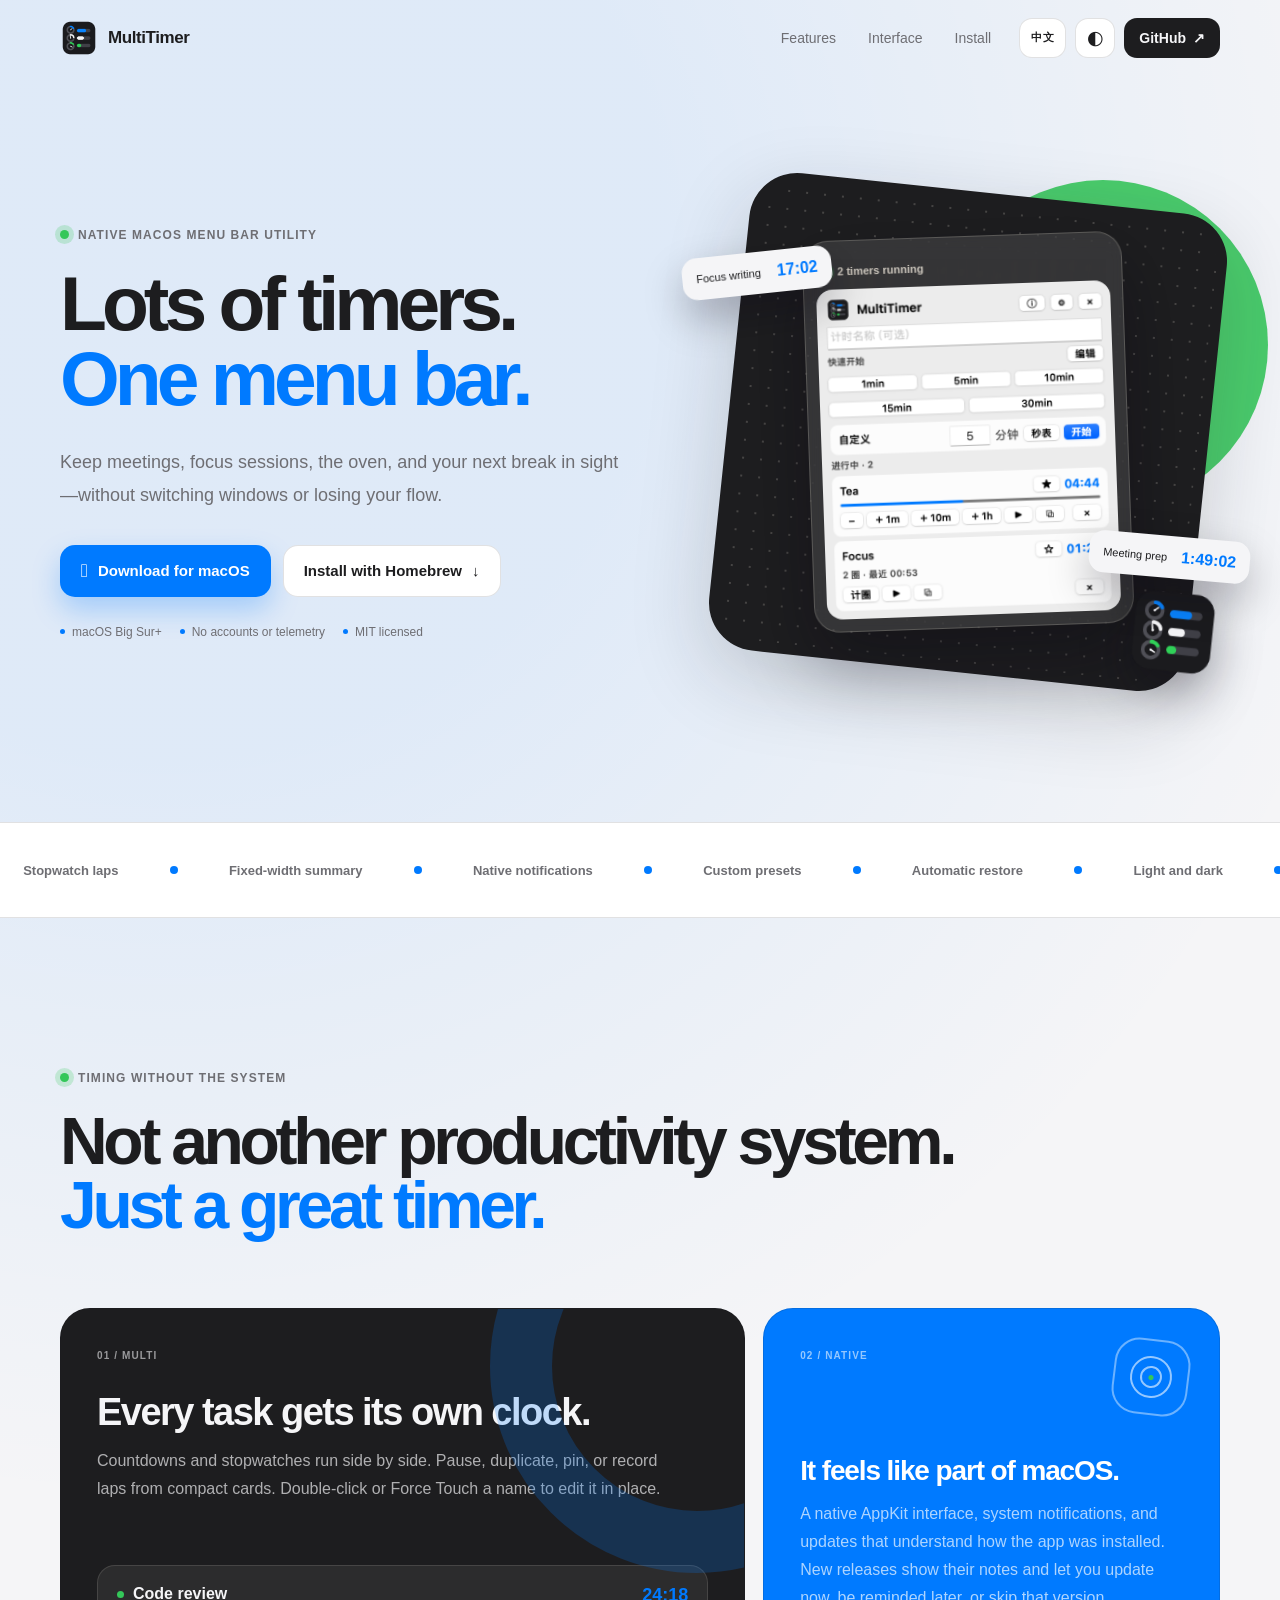
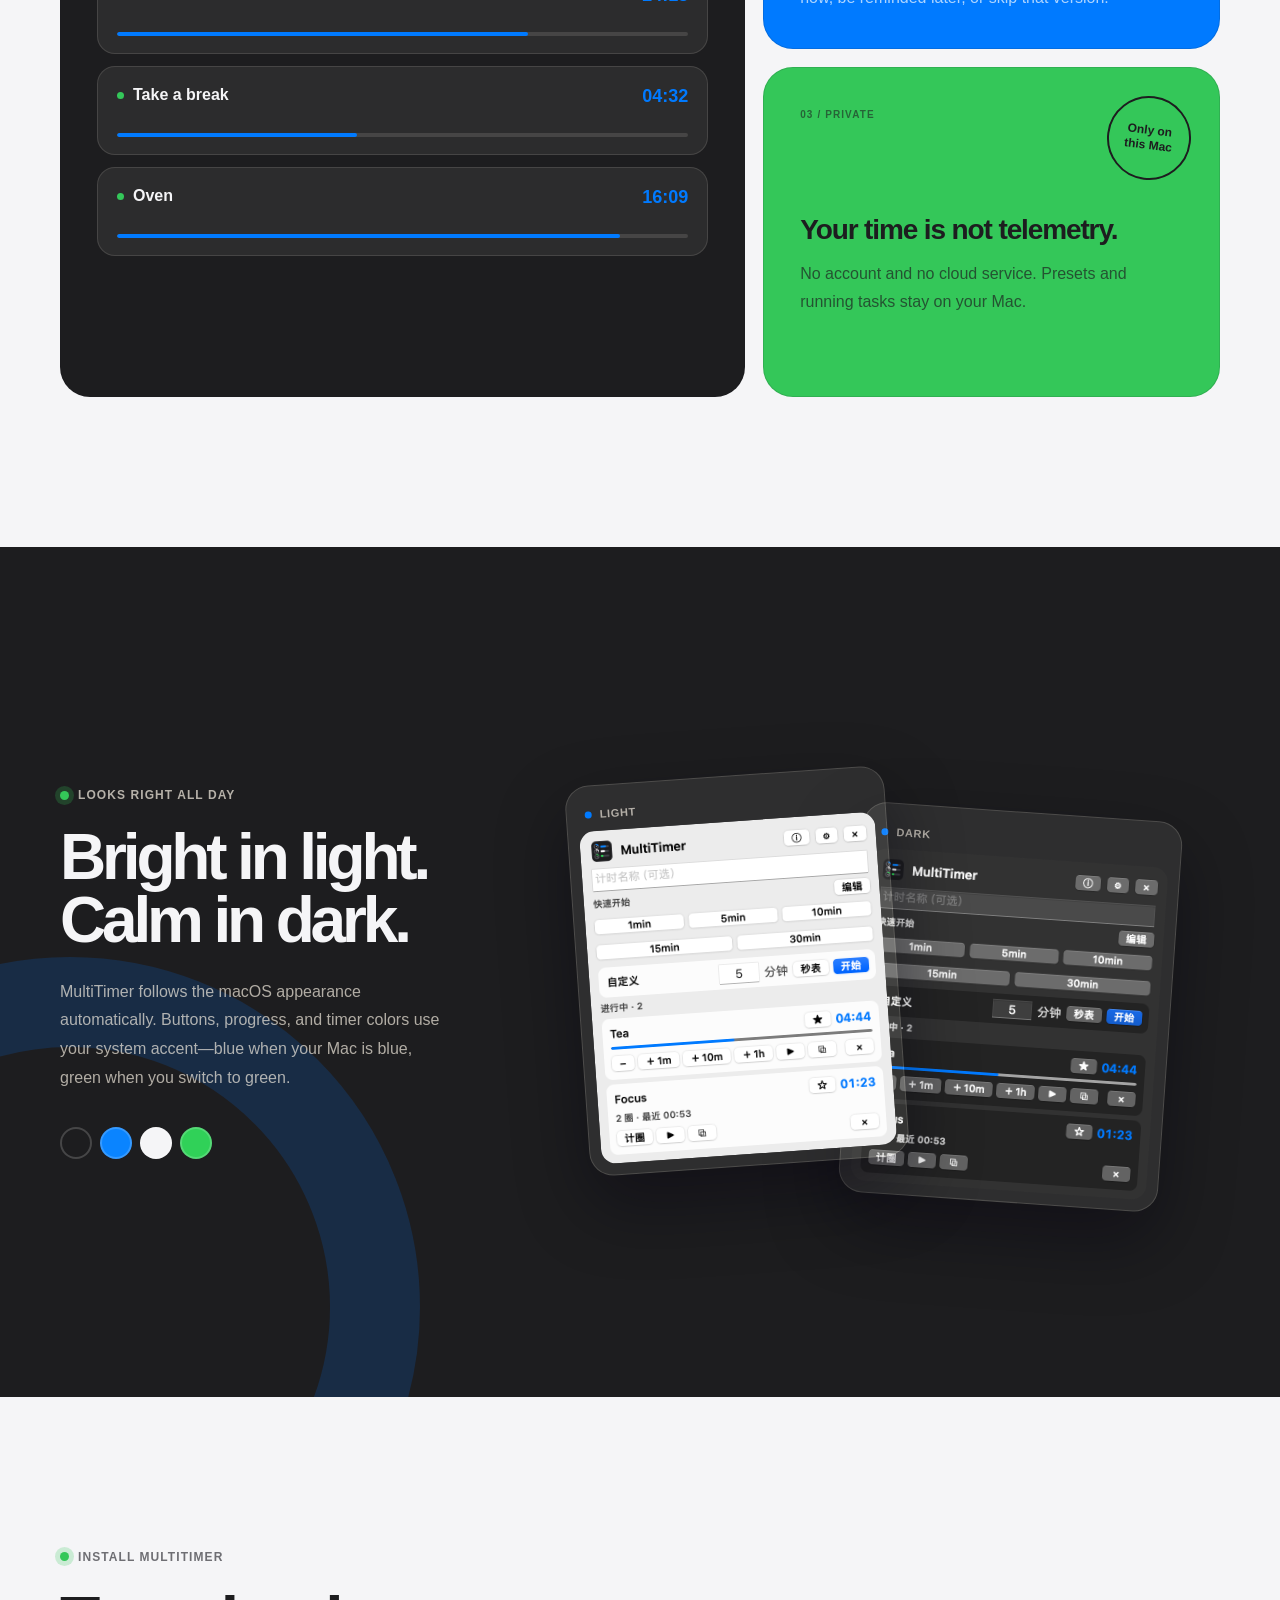
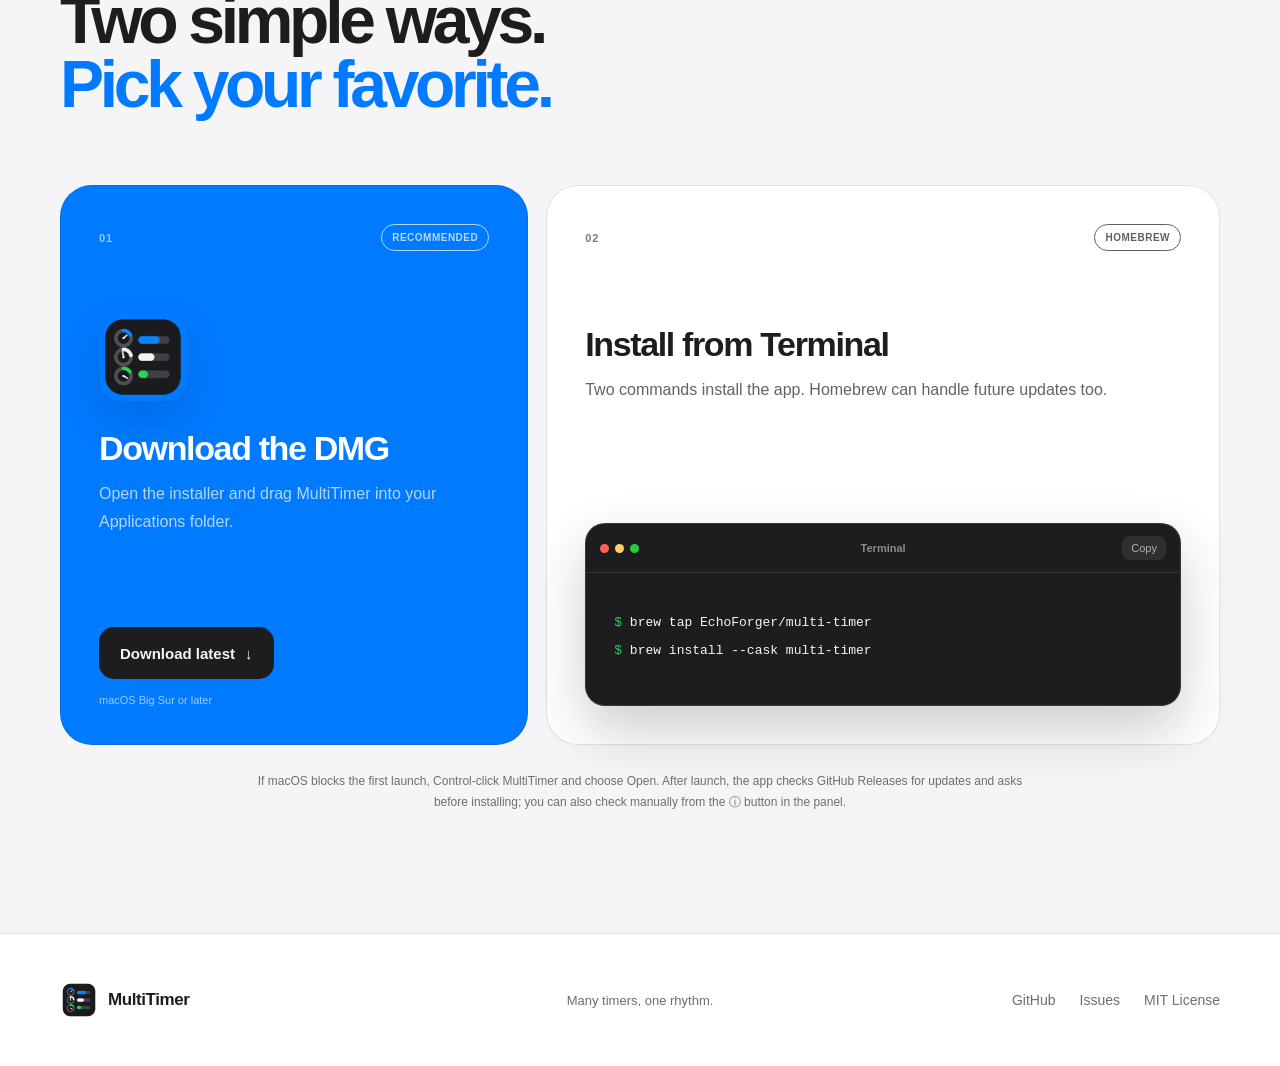
==== index.html @ 247ce93d "feat: add multilingual website" ====
<!doctype html>
<html lang="zh-CN">
  <head>
    <meta charset="UTF-8">
    <meta name="viewport" content="width=device-width, initial-scale=1">
    <meta name="theme-color" content="#f5f5f7">
    <meta name="description" content="MultiTimer 是一款轻巧、原生的 macOS 菜单栏多任务倒计时器。">
    <meta property="og:type" content="website">
    <meta property="og:title" content="MultiTimer — 多个倒计时，一个节奏">
    <meta property="og:description" content="同时管理工作、休息和生活节奏。原生、本地、开源。">
    <meta property="og:url" content="https://echoforger.github.io/multi-timer/">
    <meta property="og:image" content="https://echoforger.github.io/multi-timer/og.png">
    <meta property="og:image:width" content="1200">
    <meta property="og:image:height" content="630">
    <meta name="twitter:card" content="summary_large_image">
    <link rel="canonical" href="https://echoforger.github.io/multi-timer/">
    <link rel="alternate" hreflang="zh-Hans" href="https://echoforger.github.io/multi-timer/">
    <link rel="alternate" hreflang="en" href="https://echoforger.github.io/multi-timer/en/">
    <link rel="alternate" hreflang="x-default" href="https://echoforger.github.io/multi-timer/">
    <link rel="icon" href="assets/app-icon.png">
    <title>MultiTimer — macOS 菜单栏多任务倒计时</title>
    <script>
      (() => {
        try {
          const savedLanguage = localStorage.getItem("multitimer-language");
          const browserLanguage = (navigator.languages?.[0] || navigator.language || "").toLowerCase();
          if (savedLanguage === "en" || (!savedLanguage && !browserLanguage.startsWith("zh"))) {
            window.location.replace(`en/${window.location.hash}`);
            return;
          }
        } catch {}
        const systemDark = window.matchMedia("(prefers-color-scheme: dark)").matches;
        document.documentElement.dataset.theme = systemDark ? "dark" : "light";
      })();
    </script>
    <link rel="stylesheet" href="styles.css">
    <script src="script.js" defer></script>
  </head>
  <body>
    <a class="skip-link" href="#main">跳到主要内容</a>

    <header class="site-header">
      <nav class="nav shell" aria-label="主导航">
        <a class="brand" href="#top" aria-label="MultiTimer 首页">
          <img src="assets/app-icon.png" alt="" width="38" height="38">
          <span>MultiTimer</span>
        </a>

        <div class="nav-links">
          <a href="#why">特性</a>
          <a href="#interface">界面</a>
          <a href="#install">安装</a>
        </div>

        <div class="nav-actions">
          <a class="language-toggle" href="en/" lang="en" hreflang="en" data-language="en" aria-label="View this website in English" title="English">
            EN
          </a>
          <button class="theme-toggle" type="button" aria-label="切换深浅主题" title="切换深浅主题" data-light-label="切换到浅色主题" data-dark-label="切换到深色主题">
            <span class="theme-icon" aria-hidden="true">◐</span>
          </button>
          <a class="github-link" href="https://github.com/EchoForger/multi-timer" target="_blank" rel="noreferrer">
            GitHub <span aria-hidden="true">↗</span>
          </a>
        </div>
      </nav>
    </header>

    <main id="main">
      <section class="hero shell" id="top">
        <div class="hero-copy reveal">
          <p class="eyebrow"><span></span> 原生 macOS 菜单栏工具</p>
          <h1>倒计时很多，<br><em>菜单栏一个就够。</em></h1>
          <p class="hero-lede">同时看住会议、番茄钟、烤箱和休息。无需切换窗口，不打断当前任务。</p>
          <div class="hero-actions">
            <a class="button button-primary" href="https://github.com/EchoForger/multi-timer/releases/latest" target="_blank" rel="noreferrer">
              <span class="apple-mark" aria-hidden="true"></span> 下载 macOS 版
            </a>
            <a class="button button-secondary" href="#brew">Homebrew 安装 <span aria-hidden="true">↓</span></a>
          </div>
          <div class="hero-meta" aria-label="项目特点">
            <span><i></i> macOS Big Sur+</span>
            <span><i></i> 无账户与遥测</span>
            <span><i></i> MIT 开源</span>
          </div>
        </div>

        <div class="hero-art reveal" aria-label="MultiTimer 软件界面预览">
          <div class="art-grid" aria-hidden="true"></div>
          <div class="time-chip chip-one" aria-hidden="true"><span>专注写作</span><b>17:02</b></div>
          <div class="time-chip chip-two" aria-hidden="true"><span>会议准备</span><b>1:49:02</b></div>
          <div class="app-shot-frame">
            <div class="shot-label"><i></i> 2 个任务进行中</div>
            <img
              class="product-shot"
              src="light.png"
              data-light-src="light.png"
              data-dark-src="dark.png"
              alt="MultiTimer 同时运行两个倒计时的界面"
              width="316"
              height="355"
            >
          </div>
          <img class="floating-app-icon" src="assets/app-icon.png" alt="" width="92" height="92" aria-hidden="true">
        </div>
      </section>

      <section class="ticker" aria-label="核心能力">
        <div class="ticker-track">
          <span>多路并行 <i></i></span>
          <span>秒表计圈 <i></i></span>
          <span>等宽菜单栏摘要 <i></i></span>
          <span>原生通知 <i></i></span>
          <span>自定义预设 <i></i></span>
          <span>自动恢复 <i></i></span>
          <span>深浅模式 <i></i></span>
          <span>完全本地 <i></i></span>
        </div>
      </section>

      <section class="section shell">
        <div class="section-intro reveal" id="why">
          <p class="eyebrow"><span></span> 专心把计时做好</p>
          <h2>不是又一个时间管理系统。<br><em>就是一个好用的计时器。</em></h2>
        </div>

        <div class="feature-grid">
          <article class="feature feature-main reveal">
            <span class="feature-index">01 / MULTI</span>
            <h3>每件事，都有自己的时钟。</h3>
            <p>倒计时与秒表可以同时运行。暂停、复制、置顶或计圈都在紧凑卡片中完成，双击或 Force Touch 即可行内改名。</p>
            <div class="mini-timers" aria-hidden="true">
              <div><span><i></i>代码审查</span><b>24:18</b><em style="--p:72%"></em></div>
              <div><span><i></i>休息一下</span><b>04:32</b><em style="--p:42%"></em></div>
              <div><span><i></i>烤箱</span><b>16:09</b><em style="--p:88%"></em></div>
            </div>
          </article>

          <article class="feature feature-native reveal">
            <span class="feature-index">02 / NATIVE</span>
            <div class="native-symbol" aria-hidden="true"><span>●</span></div>
            <h3>它就像 macOS 的一部分。</h3>
            <p>原生 AppKit 界面、系统通知和安装来源感知更新。启动时通过 GitHub Release 检查并显示新版特性，由你选择立即更新、稍后提醒或跳过版本。</p>
          </article>

          <article class="feature feature-private reveal">
            <span class="feature-index">03 / PRIVATE</span>
            <div class="private-badge" aria-hidden="true">只在<br>这台 Mac</div>
            <h3>你的时间，不是遥测数据。</h3>
            <p>不需要账户，不连接云服务。预设和进行中的任务只保存在本机。</p>
          </article>
        </div>
      </section>

      <section class="interface-section">
        <div class="shell interface-grid">
          <div class="interface-copy reveal" id="interface">
            <p class="eyebrow light"><span></span> 一天都好看</p>
            <h2>浅色清醒，<br>深色安静。</h2>
            <p>MultiTimer 自动跟随 macOS 的深浅外观；按钮、进度和计时颜色使用系统强调色。系统是蓝色，它就是蓝色；换成绿色，它也会一起变化。</p>
            <div class="palette" aria-label="系统配色">
              <i title="深色外观"></i><i title="系统蓝"></i><i title="浅色外观"></i><i title="系统绿"></i>
            </div>
          </div>
          <div class="dual-shots reveal" aria-label="MultiTimer 浅色和深色界面">
            <figure class="shot-card shot-light">
              <figcaption><span></span> Light</figcaption>
              <img src="light.png" alt="MultiTimer 浅色紧凑界面" width="316" height="355">
            </figure>
            <figure class="shot-card shot-dark">
              <figcaption><span></span> Dark</figcaption>
              <img src="dark.png" alt="MultiTimer 深色紧凑界面" width="316" height="355">
            </figure>
          </div>
        </div>
      </section>

      <section class="install-section shell">
        <div class="install-heading reveal" id="install">
          <p class="eyebrow"><span></span> 安装 MultiTimer</p>
          <h2>两种安装方式。<br><em>选你顺手的。</em></h2>
        </div>

        <div class="install-grid">
          <article class="install-option download-option reveal">
            <div class="option-top">
              <span class="option-number">01</span>
              <span class="option-pill">推荐</span>
            </div>
            <img src="assets/app-icon.png" alt="MultiTimer 图标" width="88" height="88">
            <h3>下载 DMG</h3>
            <p>打开安装包，将 MultiTimer 拖入“应用程序”文件夹。</p>
            <a class="button button-dark" href="https://github.com/EchoForger/multi-timer/releases/latest" target="_blank" rel="noreferrer">
              下载最新版 <span aria-hidden="true">↓</span>
            </a>
            <small>macOS Big Sur 或更高版本</small>
          </article>

          <article class="install-option brew-option reveal" id="brew">
            <div class="option-top">
              <span class="option-number">02</span>
              <span class="option-pill">Homebrew</span>
            </div>
            <h3>用终端安装</h3>
            <p>两行命令完成安装，以后也可以通过 Homebrew 直接更新。</p>
            <div class="terminal" aria-label="Homebrew 安装命令">
              <div class="terminal-bar">
                <span><i></i><i></i><i></i></span>
                <b>Terminal</b>
                <button class="copy-button" type="button" data-copy="brew tap EchoForger/multi-timer&#10;brew install --cask multi-timer" data-copy-label="复制" data-copy-success="已复制" data-copy-error="复制失败" aria-label="复制 Homebrew 安装命令">复制</button>
              </div>
              <pre><code><span>$</span> brew tap EchoForger/multi-timer
<span>$</span> brew install --cask multi-timer</code></pre>
            </div>
          </article>
        </div>

        <p class="first-open reveal">首次打开若被 macOS 拦截，请右键 MultiTimer 并选择“打开”。应用启动后会通过 GitHub Release 检查更新，发现新版时由你确认是否安装；也可通过面板右上角的 ⓘ 手动检查。</p>
      </section>
    </main>

    <footer class="site-footer">
      <div class="shell footer-inner">
        <a class="brand" href="#top" aria-label="返回顶部">
          <img src="assets/app-icon.png" alt="" width="38" height="38">
          <span>MultiTimer</span>
        </a>
        <p>多个倒计时，一个节奏。</p>
        <div class="footer-links">
          <a href="https://github.com/EchoForger/multi-timer" target="_blank" rel="noreferrer">GitHub</a>
          <a href="https://github.com/EchoForger/multi-timer/issues" target="_blank" rel="noreferrer">Issues</a>
          <a href="https://github.com/EchoForger/multi-timer/blob/master/LICENSE" target="_blank" rel="noreferrer">MIT License</a>
        </div>
      </div>
    </footer>
  </body>
</html>
---- styles.css ----
:root {
  color-scheme: light;
  --bg: #f5f5f7;
  --bg-strong: #e8e8ed;
  --surface: #ffffff;
  --surface-soft: #eeeef2;
  --ink: #1d1d1f;
  --ink-soft: #3a3a3c;
  --muted: #6e6e73;
  --line: rgba(29, 29, 31, 0.13);
  --accent: #007aff;
  --accent-deep: #0066d6;
  --accent-soft: #dbeafe;
  --success: #34c759;
  --cream: #f5f5f7;
  --shadow: 0 26px 80px rgba(29, 29, 31, 0.18);
  --shell: min(1160px, calc(100% - 40px));
  --header-height: 76px;
}

:root[data-theme="dark"] {
  color-scheme: dark;
  --bg: #1c1c1e;
  --bg-strong: #111112;
  --surface: #2c2c2e;
  --surface-soft: #3a3a3c;
  --ink: #f5f5f7;
  --ink-soft: #e5e5ea;
  --muted: #aeaeb2;
  --line: rgba(245, 245, 247, 0.13);
  --accent: #0a84ff;
  --accent-deep: #409cff;
  --accent-soft: #153552;
  --success: #30d158;
  --cream: #f5f5f7;
  --shadow: 0 30px 90px rgba(0, 0, 0, 0.4);
}

* {
  box-sizing: border-box;
}

html {
  scroll-behavior: smooth;
  scroll-padding-top: var(--header-height);
  overflow-x: hidden;
}

body {
  margin: 0;
  min-width: 320px;
  overflow-x: hidden;
  background:
    radial-gradient(circle at 13% 6%, color-mix(in srgb, var(--accent) 9%, transparent) 0 12%, transparent 30%),
    var(--bg);
  color: var(--ink);
  font-family: -apple-system, BlinkMacSystemFont, "SF Pro Display", "PingFang SC", "Helvetica Neue", sans-serif;
  -webkit-font-smoothing: antialiased;
  transition: background-color 220ms ease, color 220ms ease;
}

a {
  color: inherit;
  text-decoration: none;
}

button,
a {
  -webkit-tap-highlight-color: transparent;
}

button {
  font: inherit;
}

.shell {
  width: var(--shell);
  margin-inline: auto;
}

.skip-link {
  position: fixed;
  z-index: 100;
  top: 10px;
  left: 10px;
  padding: 10px 14px;
  border-radius: 10px;
  background: var(--ink);
  color: var(--bg);
  transform: translateY(-160%);
}

.skip-link:focus {
  transform: translateY(0);
}

.site-header {
  position: fixed;
  z-index: 50;
  inset: 0 0 auto;
  height: var(--header-height);
  border-bottom: 1px solid transparent;
  transition: border-color 180ms ease, background 180ms ease, box-shadow 180ms ease;
}

.site-header.scrolled {
  border-color: var(--line);
  background: color-mix(in srgb, var(--bg) 88%, transparent);
  box-shadow: 0 8px 32px rgba(29, 29, 31, 0.07);
  backdrop-filter: blur(22px) saturate(160%);
  -webkit-backdrop-filter: blur(22px) saturate(160%);
}

.nav {
  height: 100%;
  display: flex;
  align-items: center;
  gap: 28px;
}

.brand {
  display: inline-flex;
  align-items: center;
  gap: 10px;
  font-size: 17px;
  font-weight: 760;
  letter-spacing: -0.025em;
}

.brand img {
  display: block;
  border-radius: 10px;
}

.nav-links {
  margin-left: auto;
  display: flex;
  align-items: center;
  gap: 32px;
}

.nav-links a,
.footer-links a {
  color: var(--muted);
  font-size: 14px;
  transition: color 160ms ease;
}

.nav-links a:hover,
.footer-links a:hover {
  color: var(--ink);
}

.nav-actions {
  display: flex;
  align-items: center;
  gap: 9px;
}

.theme-toggle,
.language-toggle {
  width: 40px;
  height: 40px;
  border: 1px solid var(--line);
  border-radius: 13px;
  background: var(--surface);
  color: var(--ink);
  cursor: pointer;
  display: grid;
  place-items: center;
  transition: transform 160ms ease, border-color 160ms ease;
}

.theme-toggle:hover,
.language-toggle:hover {
  transform: translateY(-2px) rotate(8deg);
  border-color: color-mix(in srgb, var(--accent) 55%, var(--line));
}

.language-toggle {
  width: auto;
  min-width: 44px;
  padding-inline: 11px;
  font-size: 11px;
  font-weight: 780;
  letter-spacing: 0.055em;
}

.language-toggle:hover {
  transform: translateY(-2px);
}

.theme-icon {
  font-size: 19px;
  line-height: 1;
}

.github-link {
  min-height: 40px;
  padding: 0 15px;
  border-radius: 13px;
  display: inline-flex;
  align-items: center;
  gap: 7px;
  background: var(--ink);
  color: var(--bg);
  font-size: 14px;
  font-weight: 700;
}

.hero {
  position: relative;
  min-height: 810px;
  padding-top: 152px;
  padding-bottom: 110px;
  display: grid;
  grid-template-columns: minmax(0, 0.98fr) minmax(440px, 0.86fr);
  align-items: center;
  gap: 82px;
}

.hero-copy {
  position: relative;
  z-index: 2;
}

.eyebrow {
  margin: 0 0 24px;
  display: inline-flex;
  align-items: center;
  gap: 9px;
  color: var(--muted);
  font-size: 12px;
  font-weight: 780;
  letter-spacing: 0.09em;
  text-transform: uppercase;
}

.eyebrow > span {
  width: 9px;
  height: 9px;
  border-radius: 50%;
  background: var(--success);
  box-shadow: 0 0 0 5px color-mix(in srgb, var(--success) 22%, transparent);
}

.eyebrow.light {
  color: rgba(255, 247, 234, 0.68);
}

.hero h1,
.section-intro h2,
.interface-copy h2,
.install-heading h2 {
  margin: 0;
  font-size: clamp(54px, 6vw, 82px);
  line-height: 0.98;
  letter-spacing: -0.065em;
  font-weight: 810;
}

.hero h1 em,
.section-intro h2 em,
.install-heading h2 em {
  color: var(--accent);
  font-style: normal;
}

.hero-lede {
  max-width: 580px;
  margin: 30px 0 0;
  color: var(--muted);
  font-size: 18px;
  line-height: 1.78;
}

.hero-actions {
  margin-top: 34px;
  display: flex;
  flex-wrap: wrap;
  gap: 12px;
}

.button {
  min-height: 52px;
  padding: 0 20px;
  border: 1px solid transparent;
  border-radius: 15px;
  display: inline-flex;
  align-items: center;
  justify-content: center;
  gap: 10px;
  font-size: 15px;
  font-weight: 720;
  transition: transform 170ms ease, box-shadow 170ms ease, background 170ms ease;
}

.button:hover {
  transform: translateY(-3px);
}

.button-primary {
  background: var(--accent);
  color: #fff;
  box-shadow: 0 13px 28px color-mix(in srgb, var(--accent) 27%, transparent);
}

.button-primary:hover {
  background: var(--accent-deep);
  box-shadow: 0 17px 34px color-mix(in srgb, var(--accent) 34%, transparent);
}

.button-secondary {
  border-color: var(--line);
  background: var(--surface);
}

.button-dark {
  align-self: flex-start;
  margin-top: auto;
  background: var(--ink);
  color: var(--bg);
}

.apple-mark {
  font-family: -apple-system, BlinkMacSystemFont, sans-serif;
  font-size: 19px;
}

.hero-meta {
  margin-top: 28px;
  display: flex;
  flex-wrap: wrap;
  gap: 18px;
  color: var(--muted);
  font-size: 12px;
}

.hero-meta span {
  display: inline-flex;
  align-items: center;
  gap: 7px;
}

.hero-meta i {
  width: 5px;
  height: 5px;
  border-radius: 50%;
  background: var(--accent);
}

.hero-art {
  position: relative;
  min-height: 560px;
  display: grid;
  place-items: center;
  isolation: isolate;
}

.hero-art::before {
  content: "";
  position: absolute;
  z-index: -3;
  width: 480px;
  height: 480px;
  border-radius: 48px;
  background: #1d1d1f;
  transform: rotate(6deg);
  box-shadow: var(--shadow);
}

.hero-art::after {
  content: "";
  position: absolute;
  z-index: -4;
  width: 330px;
  height: 330px;
  right: -48px;
  top: 28px;
  border-radius: 50%;
  background: var(--success);
  opacity: 0.88;
}

.art-grid {
  position: absolute;
  z-index: -2;
  width: 460px;
  height: 460px;
  border-radius: 42px;
  opacity: 0.2;
  background-image: radial-gradient(rgba(255, 247, 234, 0.9) 1px, transparent 1px);
  background-size: 18px 18px;
  transform: rotate(6deg);
}

.app-shot-frame {
  width: 320px;
  padding: 12px;
  border: 1px solid rgba(255, 247, 234, 0.18);
  border-radius: 26px;
  background: rgba(255, 255, 255, 0.1);
  box-shadow: 0 30px 70px rgba(7, 5, 17, 0.38);
  backdrop-filter: blur(12px);
  -webkit-backdrop-filter: blur(12px);
  transform: rotate(-2deg);
  transition: transform 260ms cubic-bezier(.2, .8, .2, 1);
}

.hero-art:hover .app-shot-frame {
  transform: rotate(0deg) translateY(-5px);
}

.shot-label {
  height: 36px;
  padding: 0 7px;
  display: flex;
  align-items: center;
  gap: 8px;
  color: rgba(255, 247, 234, 0.76);
  font-size: 11px;
  font-weight: 650;
}

.shot-label i {
  width: 7px;
  height: 7px;
  border-radius: 50%;
  background: var(--success);
  box-shadow: 0 0 0 5px rgba(52, 199, 89, 0.16);
}

.product-shot {
  display: block;
  width: 100%;
  height: auto;
  border-radius: 16px;
}

.floating-app-icon {
  position: absolute;
  right: 1px;
  bottom: 34px;
  border-radius: 23px;
  filter: drop-shadow(0 18px 24px rgba(8, 6, 20, 0.36));
  transform: rotate(6deg);
}

.time-chip {
  position: absolute;
  z-index: 3;
  min-width: 150px;
  padding: 12px 14px;
  border-radius: 15px;
  background: var(--cream);
  color: #1d1d1f;
  box-shadow: 0 18px 40px rgba(7, 5, 17, 0.28);
  display: grid;
  grid-template-columns: 1fr auto;
  align-items: center;
  gap: 14px;
  font-size: 11px;
}

.time-chip b {
  color: #007aff;
  font-size: 16px;
  font-variant-numeric: tabular-nums;
}

.chip-one {
  left: -34px;
  top: 100px;
  transform: rotate(-6deg);
}

.chip-two {
  right: -30px;
  bottom: 134px;
  transform: rotate(5deg);
}

.ticker {
  overflow: hidden;
  border-block: 1px solid var(--line);
  background: var(--surface);
}

.ticker-track {
  min-height: 94px;
  padding-inline: 32px;
  display: flex;
  align-items: center;
  justify-content: center;
  gap: clamp(22px, 4vw, 62px);
  white-space: nowrap;
}

.ticker-track span {
  display: inline-flex;
  align-items: center;
  gap: clamp(22px, 4vw, 62px);
  color: var(--muted);
  font-size: 13px;
  font-weight: 680;
}

.ticker-track i {
  width: 8px;
  height: 8px;
  border-radius: 50%;
  background: var(--accent);
}

.section {
  padding-block: 150px;
}

.section-intro {
  max-width: 970px;
  margin-bottom: 70px;
}

.section-intro h2,
.install-heading h2 {
  font-size: clamp(42px, 5.2vw, 66px);
}

.feature-grid {
  display: grid;
  grid-template-columns: 1.2fr 0.8fr;
  gap: 18px;
}

.feature {
  position: relative;
  min-height: 330px;
  overflow: hidden;
  padding: 36px;
  border: 1px solid var(--line);
  border-radius: 30px;
  background: var(--surface);
}

.feature-main {
  grid-row: span 2;
  min-height: 678px;
  background: var(--ink);
  color: var(--bg);
}

.feature-main::after {
  content: "";
  position: absolute;
  width: 290px;
  height: 290px;
  right: -160px;
  top: -150px;
  border: 62px solid rgba(0, 122, 255, 0.22);
  border-radius: 50%;
}

.feature-native {
  background: var(--accent);
  color: #fff;
}

.feature-private {
  background: var(--success);
  color: #1d1d1f;
}

.feature-index {
  color: currentColor;
  opacity: 0.58;
  font-size: 10px;
  font-weight: 820;
  letter-spacing: 0.11em;
}

.feature h3 {
  max-width: 600px;
  margin: 28px 0 14px;
  font-size: clamp(26px, 3vw, 38px);
  line-height: 1.12;
  letter-spacing: -0.04em;
}

.feature p {
  max-width: 580px;
  margin: 0;
  color: currentColor;
  opacity: 0.68;
  line-height: 1.75;
}

.mini-timers {
  margin-top: 62px;
  display: grid;
  gap: 12px;
}

.mini-timers > div {
  position: relative;
  min-height: 89px;
  padding: 19px;
  overflow: hidden;
  border: 1px solid rgba(255, 247, 234, 0.12);
  border-radius: 18px;
  background: rgba(255, 247, 234, 0.07);
  display: grid;
  grid-template-columns: 1fr auto;
  align-items: start;
  gap: 18px;
}

.mini-timers span {
  display: flex;
  align-items: center;
  gap: 9px;
  font-weight: 650;
}

.mini-timers span i {
  width: 7px;
  height: 7px;
  border-radius: 50%;
  background: var(--success);
}

.mini-timers b {
  color: var(--accent);
  font-size: 18px;
  font-variant-numeric: tabular-nums;
}

.mini-timers em {
  position: absolute;
  inset: auto 19px 17px;
  height: 4px;
  overflow: hidden;
  border-radius: 99px;
  background: rgba(255, 247, 234, 0.12);
}

.mini-timers em::after {
  content: "";
  display: block;
  width: var(--p);
  height: 100%;
  border-radius: inherit;
  background: var(--accent);
}

.native-symbol {
  position: absolute;
  right: 30px;
  top: 30px;
  width: 76px;
  height: 76px;
  border: 2px solid rgba(255, 255, 255, 0.42);
  border-radius: 25px;
  display: grid;
  place-items: center;
  transform: rotate(7deg);
}

.native-symbol::before,
.native-symbol::after {
  content: "";
  position: absolute;
  border: 2px solid rgba(255, 255, 255, 0.58);
  border-radius: 50%;
}

.native-symbol::before {
  width: 38px;
  height: 38px;
}

.native-symbol::after {
  width: 18px;
  height: 18px;
}

.native-symbol span {
  color: var(--success);
  font-size: 12px;
}

.feature-native h3,
.feature-private h3 {
  max-width: 350px;
  margin-top: 92px;
  font-size: 28px;
}

.private-badge {
  position: absolute;
  right: 28px;
  top: 28px;
  width: 84px;
  height: 84px;
  border: 2px solid #1d1d1f;
  border-radius: 50%;
  display: grid;
  place-items: center;
  text-align: center;
  font-size: 12px;
  font-weight: 780;
  line-height: 1.25;
  transform: rotate(7deg);
}

.interface-section {
  position: relative;
  overflow: hidden;
  padding-block: 140px;
  background: #1d1d1f;
  color: #f5f5f7;
}

.interface-section::before {
  content: "";
  position: absolute;
  width: 520px;
  height: 520px;
  left: -280px;
  bottom: -260px;
  border: 90px solid rgba(0, 122, 255, 0.17);
  border-radius: 50%;
}

.interface-grid {
  position: relative;
  display: grid;
  grid-template-columns: 0.72fr 1.28fr;
  align-items: center;
  gap: 82px;
}

.interface-copy h2 {
  font-size: clamp(44px, 5vw, 66px);
}

.interface-copy > p:not(.eyebrow) {
  margin: 26px 0 0;
  color: rgba(255, 247, 234, 0.66);
  line-height: 1.8;
}

.palette {
  margin-top: 34px;
  display: flex;
  gap: 8px;
}

.palette i {
  width: 32px;
  height: 32px;
  border: 2px solid rgba(255, 255, 255, 0.18);
  border-radius: 50%;
  background: #1d1d1f;
}

.palette i:nth-child(2) { background: #0a84ff; }
.palette i:nth-child(3) { background: #f5f5f7; }
.palette i:nth-child(4) { background: #30d158; }

.dual-shots {
  min-height: 570px;
  display: flex;
  align-items: center;
  justify-content: center;
}

.shot-card {
  width: min(320px, 49%);
  margin: 0;
  padding: 11px;
  border: 1px solid rgba(255, 247, 234, 0.15);
  border-radius: 24px;
  background: rgba(255, 247, 234, 0.08);
  box-shadow: 0 30px 70px rgba(5, 3, 15, 0.42);
}

.shot-card figcaption {
  height: 34px;
  padding-inline: 7px;
  display: flex;
  align-items: center;
  gap: 8px;
  color: rgba(255, 247, 234, 0.64);
  font-size: 11px;
  font-weight: 700;
  letter-spacing: 0.06em;
  text-transform: uppercase;
}

.shot-card figcaption span {
  width: 7px;
  height: 7px;
  border-radius: 50%;
  background: var(--accent);
}

.shot-card img {
  display: block;
  width: 100%;
  height: auto;
  border-radius: 15px;
}

.shot-light {
  z-index: 1;
  transform: rotate(-4deg) translateX(22px);
}

.shot-dark {
  transform: rotate(4deg) translateX(-22px) translateY(36px);
}

.install-section {
  padding-block: 150px 120px;
}

.install-heading {
  max-width: 920px;
  margin-bottom: 68px;
}

.install-grid {
  display: grid;
  grid-template-columns: 0.82fr 1.18fr;
  gap: 18px;
}

.install-option {
  min-height: 560px;
  padding: 38px;
  border: 1px solid var(--line);
  border-radius: 32px;
  display: flex;
  flex-direction: column;
}

.download-option {
  background: var(--accent);
  color: #fff;
}

.brew-option {
  background: var(--surface);
}

.option-top {
  display: flex;
  align-items: center;
  justify-content: space-between;
}

.option-number {
  font-size: 11px;
  font-weight: 800;
  letter-spacing: 0.08em;
  opacity: 0.58;
}

.option-pill {
  padding: 7px 10px;
  border: 1px solid currentColor;
  border-radius: 999px;
  font-size: 10px;
  font-weight: 780;
  letter-spacing: 0.05em;
  text-transform: uppercase;
  opacity: 0.7;
}

.download-option > img {
  margin-top: 62px;
  border-radius: 22px;
  box-shadow: 0 18px 36px rgba(0, 68, 145, 0.24);
}

.install-option h3 {
  margin: 28px 0 12px;
  font-size: 34px;
  letter-spacing: -0.04em;
}

.install-option > p {
  max-width: 560px;
  margin: 0;
  color: currentColor;
  opacity: 0.69;
  line-height: 1.75;
}

.download-option .button-dark {
  background: #1d1d1f;
  color: #f5f5f7;
}

.download-option small {
  margin-top: 15px;
  opacity: 0.6;
  font-size: 11px;
}

.brew-option h3 {
  margin-top: 74px;
}

.terminal {
  margin-top: auto;
  overflow: hidden;
  border: 1px solid rgba(255, 247, 234, 0.12);
  border-radius: 20px;
  background: #1d1d1f;
  color: #f5f5f7;
  box-shadow: 0 24px 54px rgba(29, 29, 31, 0.22);
}

.terminal-bar {
  height: 49px;
  padding: 0 14px;
  border-bottom: 1px solid rgba(255, 247, 234, 0.11);
  display: grid;
  grid-template-columns: 1fr auto 1fr;
  align-items: center;
  color: rgba(255, 247, 234, 0.5);
  font-size: 11px;
}

.terminal-bar > span {
  display: flex;
  gap: 6px;
}

.terminal-bar i {
  width: 9px;
  height: 9px;
  border-radius: 50%;
  background: #ff5f57;
}

.terminal-bar i:nth-child(2) { background: #ffd166; }
.terminal-bar i:nth-child(3) { background: #28c840; }

.terminal-bar b {
  font-weight: 600;
}

.copy-button {
  justify-self: end;
  border: 0;
  padding: 6px 9px;
  border-radius: 8px;
  background: rgba(255, 247, 234, 0.08);
  color: rgba(255, 247, 234, 0.65);
  cursor: pointer;
  font-size: 11px;
}

.copy-button:hover {
  background: rgba(255, 247, 234, 0.14);
  color: #f5f5f7;
}

.terminal pre {
  margin: 0;
  padding: 36px 28px 40px;
  overflow-x: auto;
}

.terminal code {
  font-family: "SFMono-Regular", Consolas, "Liberation Mono", monospace;
  font-size: 13px;
  line-height: 2.15;
}

.terminal code span {
  color: var(--success);
  user-select: none;
}

.first-open {
  max-width: 780px;
  margin: 26px auto 0;
  color: var(--muted);
  font-size: 12px;
  line-height: 1.75;
  text-align: center;
}

.site-footer {
  border-top: 1px solid var(--line);
  background: var(--surface);
}

.footer-inner {
  min-height: 132px;
  display: grid;
  grid-template-columns: 1fr auto 1fr;
  align-items: center;
  gap: 28px;
}

.footer-inner p {
  margin: 0;
  color: var(--muted);
  font-size: 13px;
}

.footer-links {
  justify-self: end;
  display: flex;
  gap: 24px;
}

.reveal {
  opacity: 0;
  transform: translateY(18px);
  transition: opacity 620ms ease, transform 620ms cubic-bezier(.2, .8, .2, 1);
}

.reveal.visible {
  opacity: 1;
  transform: translateY(0);
}

:focus-visible {
  outline: 3px solid color-mix(in srgb, var(--accent) 78%, white);
  outline-offset: 4px;
}

@media (max-width: 1050px) {
  .hero {
    grid-template-columns: 1fr;
    gap: 70px;
    text-align: center;
  }

  .hero-copy {
    display: flex;
    flex-direction: column;
    align-items: center;
  }

  .hero-art {
    width: min(620px, 100%);
    margin-inline: auto;
  }

  .feature-grid,
  .install-grid,
  .interface-grid {
    grid-template-columns: 1fr;
  }

  .feature-main {
    grid-row: auto;
  }

  .interface-copy {
    max-width: 720px;
  }

  .dual-shots {
    max-width: 760px;
    margin-inline: auto;
  }

  .install-option {
    min-height: 520px;
  }
}

@media (max-width: 760px) {
  :root {
    --shell: min(100% - 28px, 620px);
    --header-height: 68px;
  }

  .nav {
    gap: 10px;
  }

  .brand {
    font-size: 15px;
  }

  .brand img {
    width: 34px;
    height: 34px;
  }

  .nav-links,
  .github-link {
    display: none;
  }

  .nav-actions {
    margin-left: auto;
  }

  .hero {
    min-height: auto;
    padding-top: 122px;
    padding-bottom: 86px;
    gap: 54px;
  }

  .hero h1 {
    font-size: clamp(45px, 13vw, 66px);
  }

  .hero-lede {
    font-size: 16px;
  }

  .hero-actions {
    width: 100%;
  }

  .hero-actions .button {
    width: 100%;
  }

  .hero-meta {
    justify-content: center;
  }

  .hero-art {
    width: 100%;
    min-height: 500px;
    margin-block: -20px -46px;
  }

  .hero-art::before {
    width: min(360px, 96%);
    height: 430px;
    border-radius: 35px;
  }

  .hero-art::after {
    width: 230px;
    height: 230px;
    right: -42px;
    top: 44px;
  }

  .art-grid {
    width: min(344px, 92%);
    height: 414px;
    border-radius: 32px;
  }

  .app-shot-frame {
    width: min(286px, 80%);
  }

  .time-chip,
  .floating-app-icon {
    display: none;
  }

  .ticker-track {
    justify-content: flex-start;
    overflow-x: auto;
  }

  .section,
  .interface-section,
  .install-section {
    padding-block: 96px;
  }

  .section-intro h2,
  .interface-copy h2,
  .install-heading h2 {
    font-size: clamp(39px, 11vw, 54px);
  }

  .feature {
    min-height: 330px;
    padding: 28px;
    border-radius: 25px;
  }

  .feature-main {
    min-height: auto;
  }

  .feature-native h3,
  .feature-private h3 {
    margin-top: 110px;
  }

  .mini-timers {
    margin-top: 42px;
  }

  .interface-grid {
    gap: 48px;
  }

  .dual-shots {
    min-height: auto;
    flex-direction: column;
    gap: 18px;
  }

  .shot-card {
    width: min(92%, 360px);
  }

  .shot-light,
  .shot-dark {
    transform: none;
  }

  .install-heading {
    margin-bottom: 46px;
  }

  .install-option {
    min-height: 510px;
    padding: 28px;
    border-radius: 25px;
  }

  .download-option > img {
    margin-top: 50px;
  }

  .terminal pre {
    padding: 28px 18px 32px;
  }

  .terminal code {
    font-size: 11px;
  }

  .footer-inner {
    padding-block: 38px;
    grid-template-columns: 1fr;
    justify-items: start;
  }

  .footer-links {
    justify-self: start;
  }
}

@media (prefers-reduced-motion: reduce) {
  html {
    scroll-behavior: auto;
  }

  *,
  *::before,
  *::after {
    animation-duration: 0.01ms !important;
    animation-iteration-count: 1 !important;
    transition-duration: 0.01ms !important;
  }

  .reveal {
    opacity: 1;
    transform: none;
  }
}
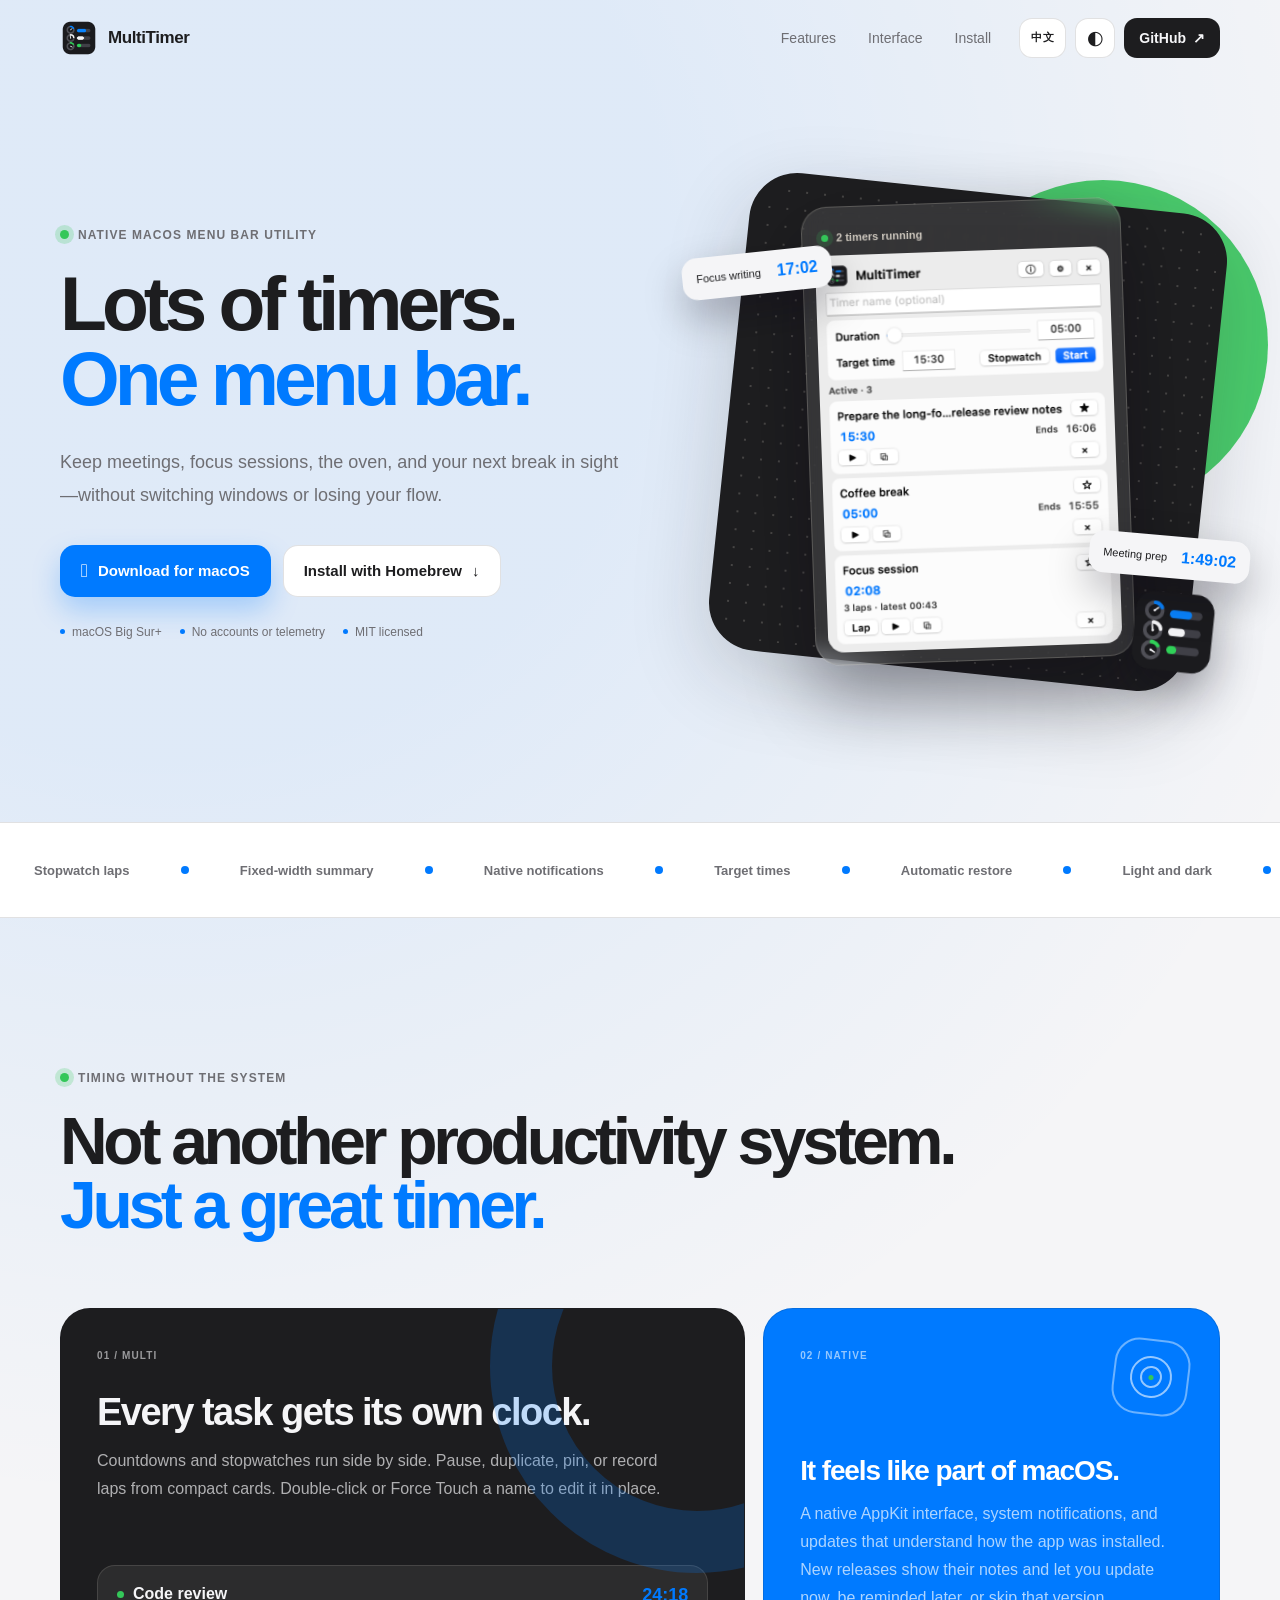
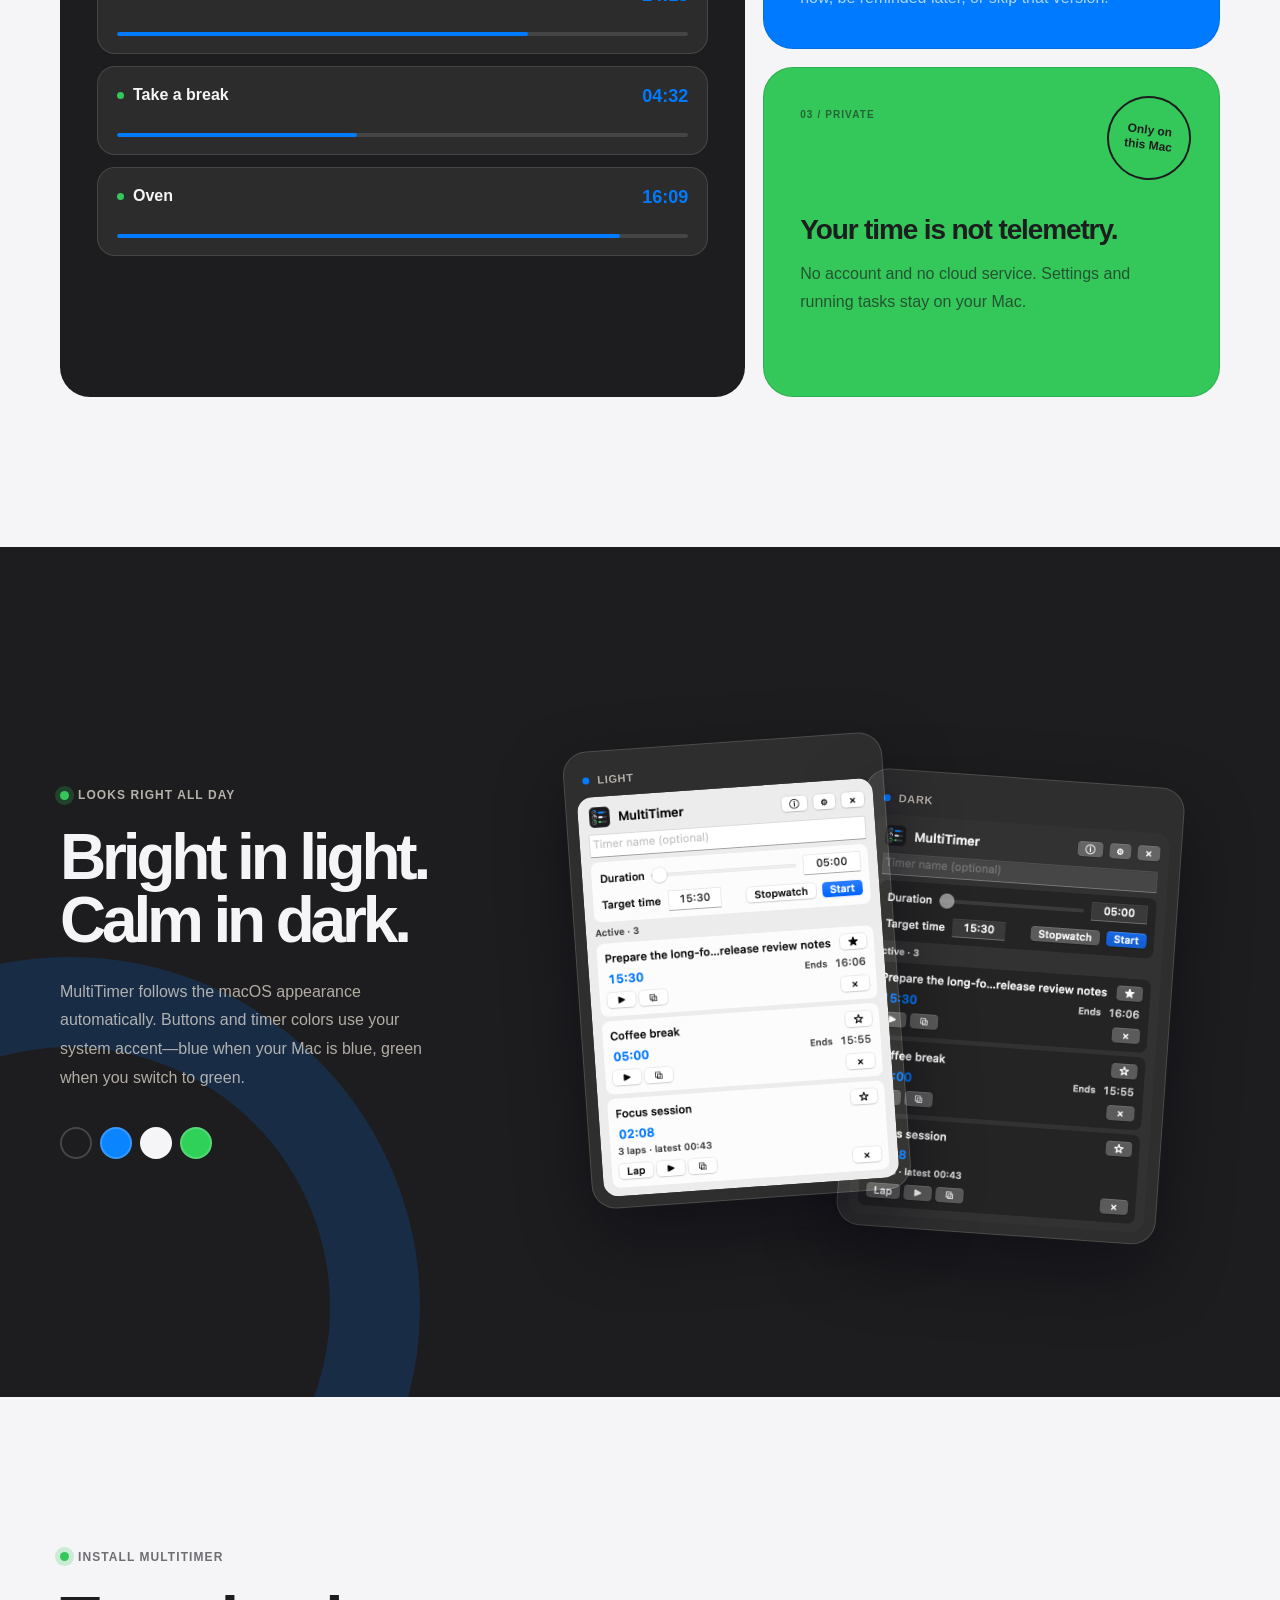
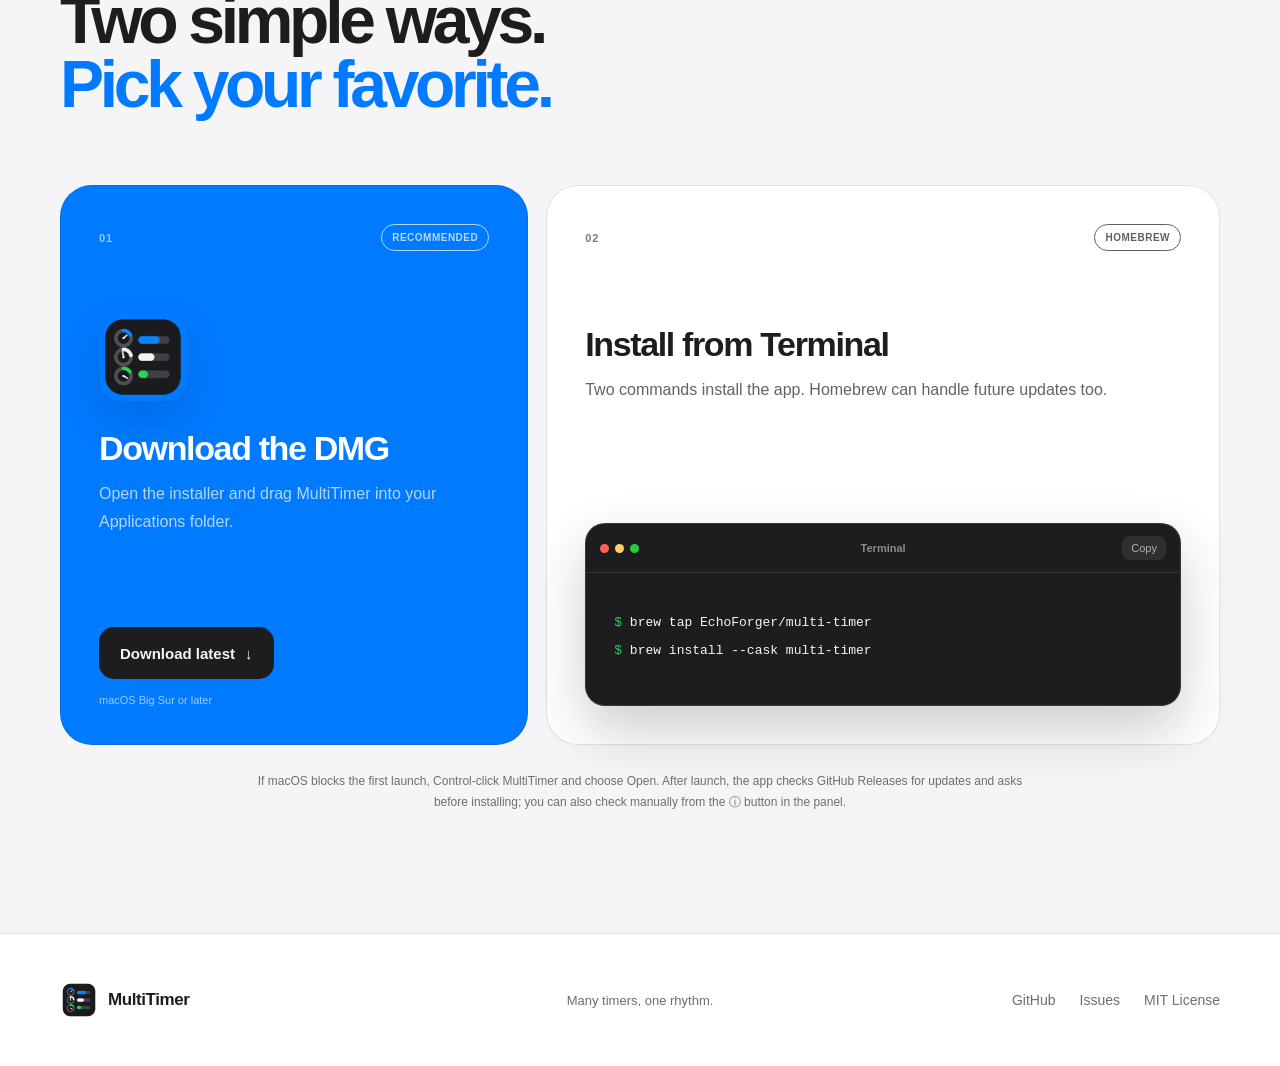
==== commit 62820db3: "feat: release MultiTimer 0.5.0" ====
--- a/index.html
+++ b/index.html
@@ -111,7 +111,7 @@
           <span>秒表计圈 <i></i></span>
           <span>等宽菜单栏摘要 <i></i></span>
           <span>原生通知 <i></i></span>
-          <span>自定义预设 <i></i></span>
+          <span>目标时间 <i></i></span>
           <span>自动恢复 <i></i></span>
           <span>深浅模式 <i></i></span>
           <span>完全本地 <i></i></span>
@@ -147,7 +147,7 @@
             <span class="feature-index">03 / PRIVATE</span>
             <div class="private-badge" aria-hidden="true">只在<br>这台 Mac</div>
             <h3>你的时间，不是遥测数据。</h3>
-            <p>不需要账户，不连接云服务。预设和进行中的任务只保存在本机。</p>
+            <p>不需要账户，不连接云服务。设置和进行中的任务只保存在本机。</p>
           </article>
         </div>
       </section>
@@ -157,7 +157,7 @@
           <div class="interface-copy reveal" id="interface">
             <p class="eyebrow light"><span></span> 一天都好看</p>
             <h2>浅色清醒，<br>深色安静。</h2>
-            <p>MultiTimer 自动跟随 macOS 的深浅外观；按钮、进度和计时颜色使用系统强调色。系统是蓝色，它就是蓝色；换成绿色，它也会一起变化。</p>
+            <p>MultiTimer 自动跟随 macOS 的深浅外观；按钮和计时颜色使用系统强调色。系统是蓝色，它就是蓝色；换成绿色，它也会一起变化。</p>
             <div class="palette" aria-label="系统配色">
               <i title="深色外观"></i><i title="系统蓝"></i><i title="浅色外观"></i><i title="系统绿"></i>
             </div>
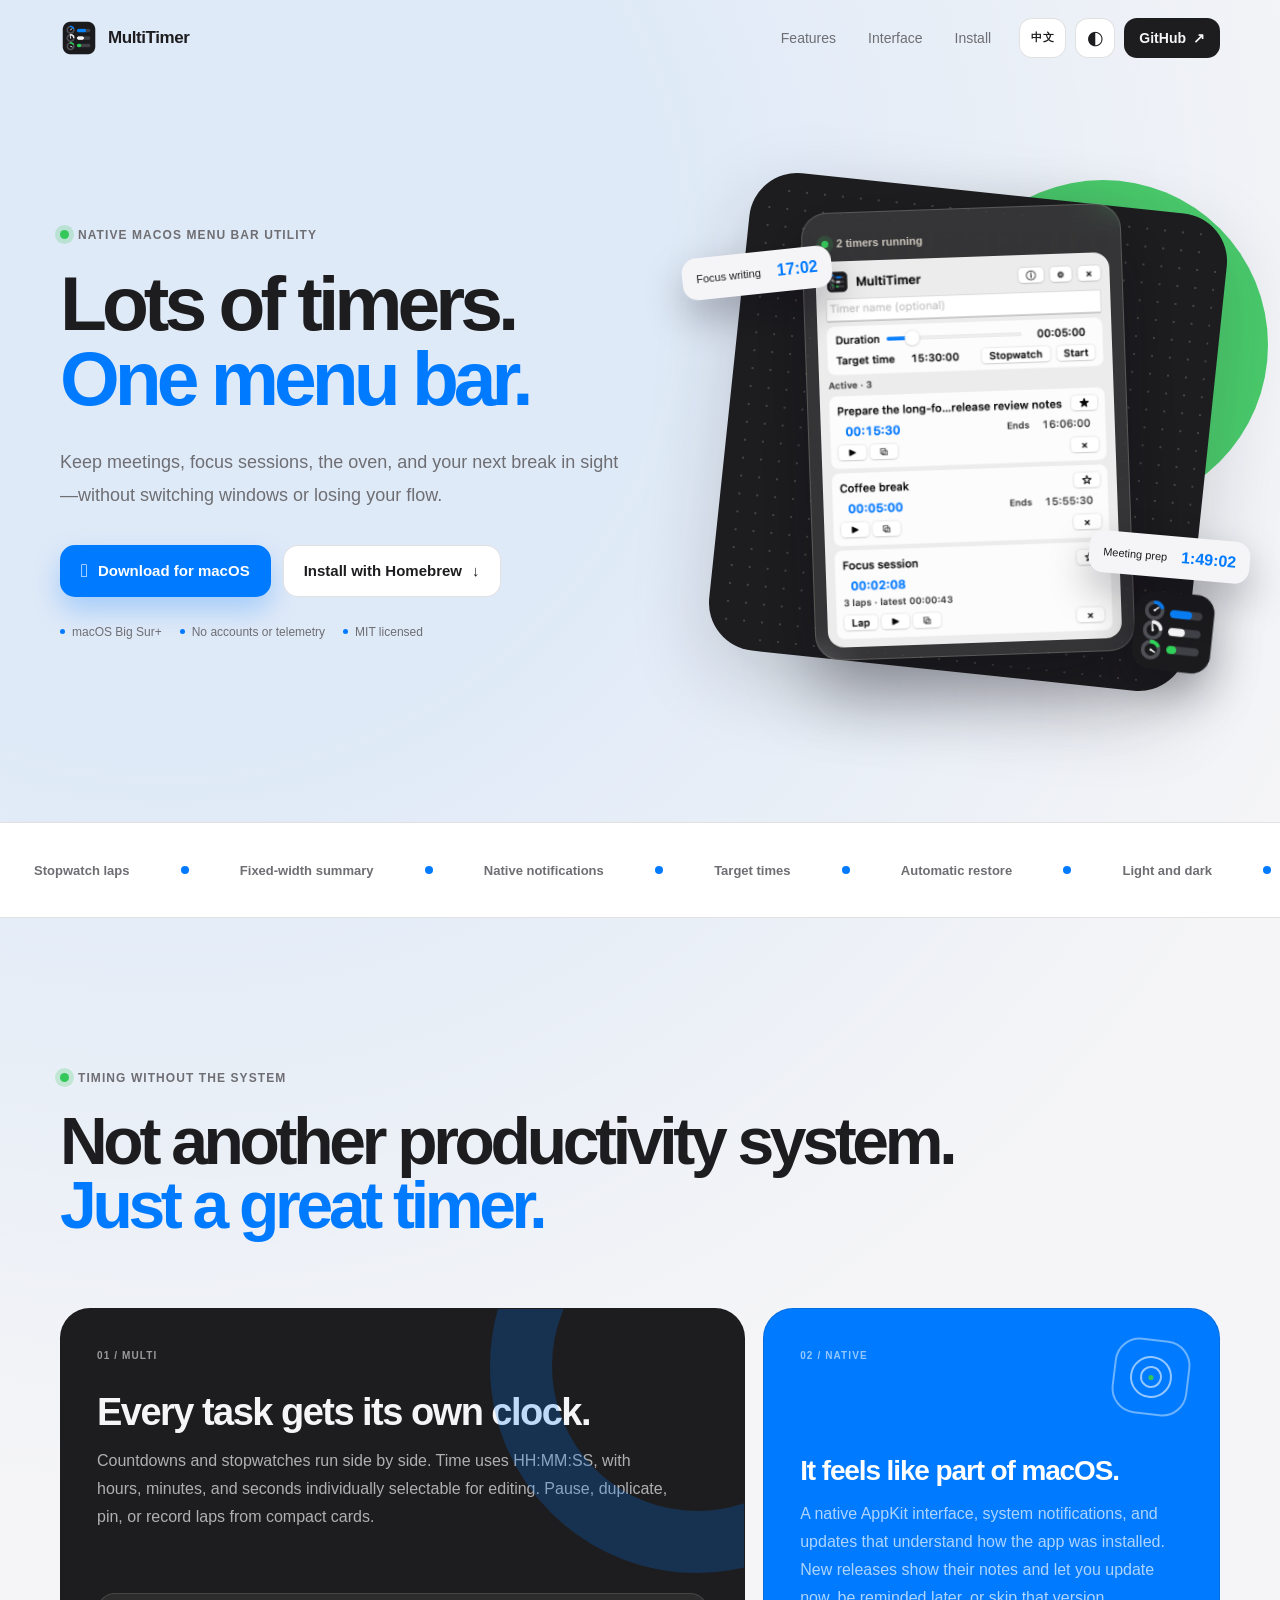
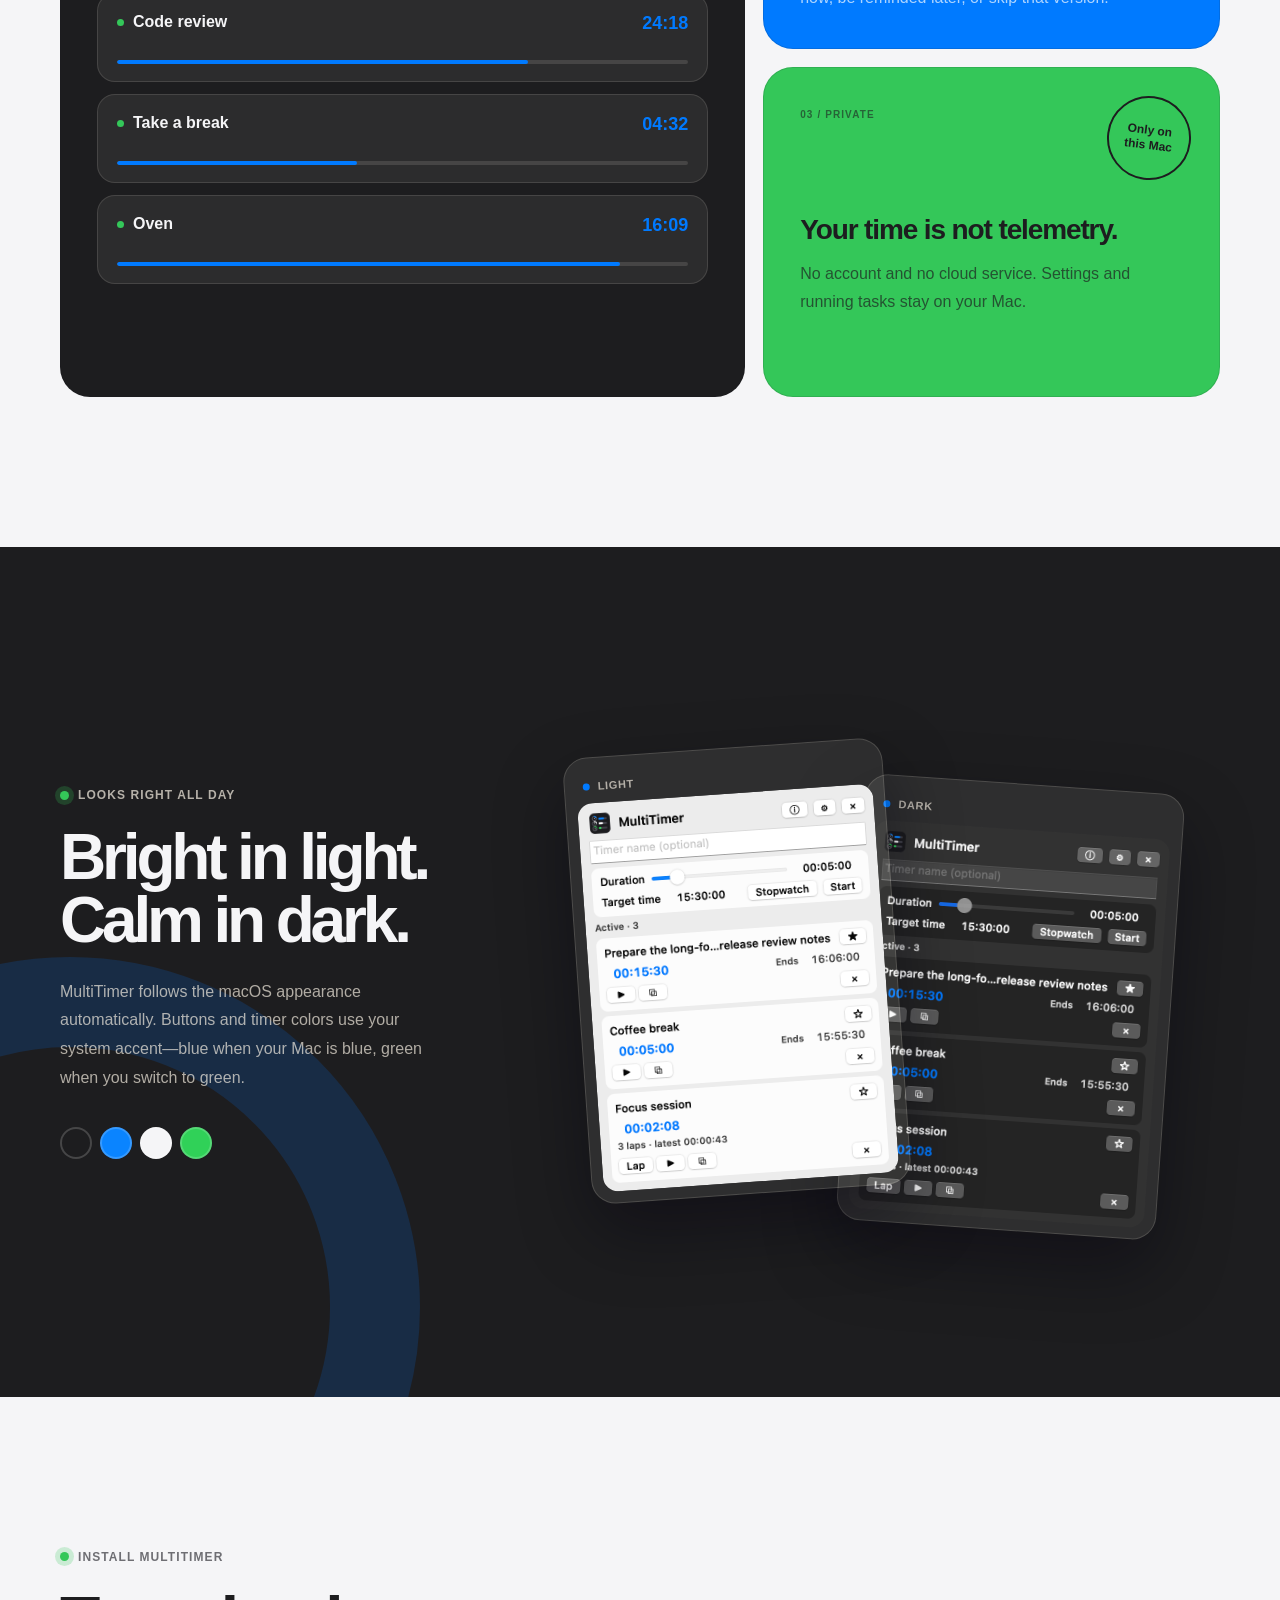
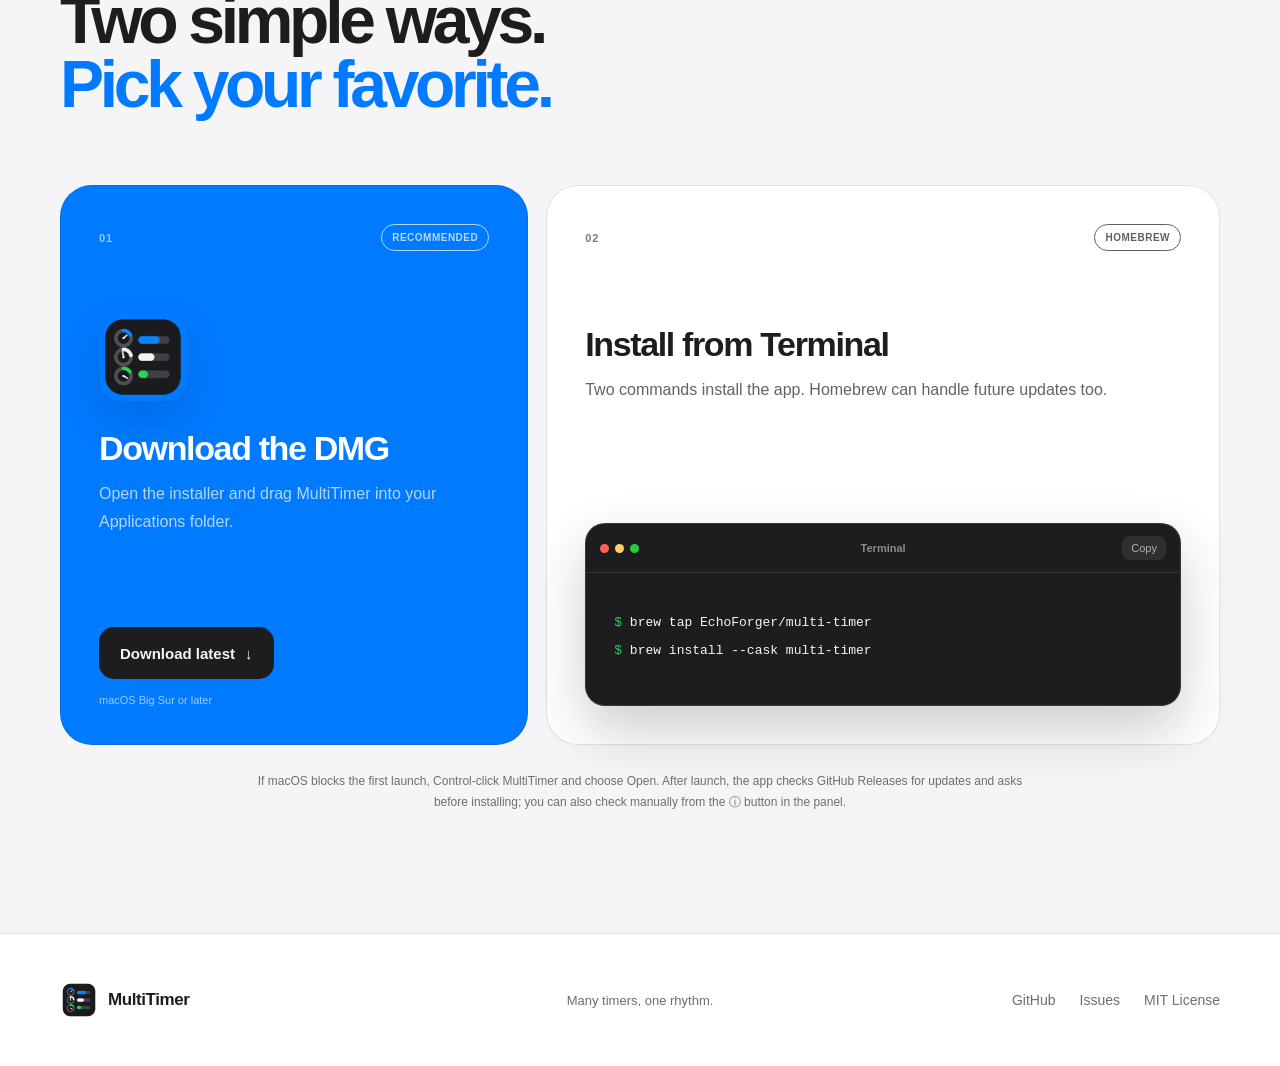
==== commit fdf8b431: "发布 MultiTimer 0.5.1" ====
--- a/index.html
+++ b/index.html
@@ -128,7 +128,7 @@
           <article class="feature feature-main reveal">
             <span class="feature-index">01 / MULTI</span>
             <h3>每件事，都有自己的时钟。</h3>
-            <p>倒计时与秒表可以同时运行。暂停、复制、置顶或计圈都在紧凑卡片中完成，双击或 Force Touch 即可行内改名。</p>
+            <p>倒计时与秒表可以同时运行。时间以 HH:MM:SS 显示，小时、分钟和秒可单独点击高亮编辑；暂停、复制、置顶或计圈都在紧凑卡片中完成。</p>
             <div class="mini-timers" aria-hidden="true">
               <div><span><i></i>代码审查</span><b>24:18</b><em style="--p:72%"></em></div>
               <div><span><i></i>休息一下</span><b>04:32</b><em style="--p:42%"></em></div>
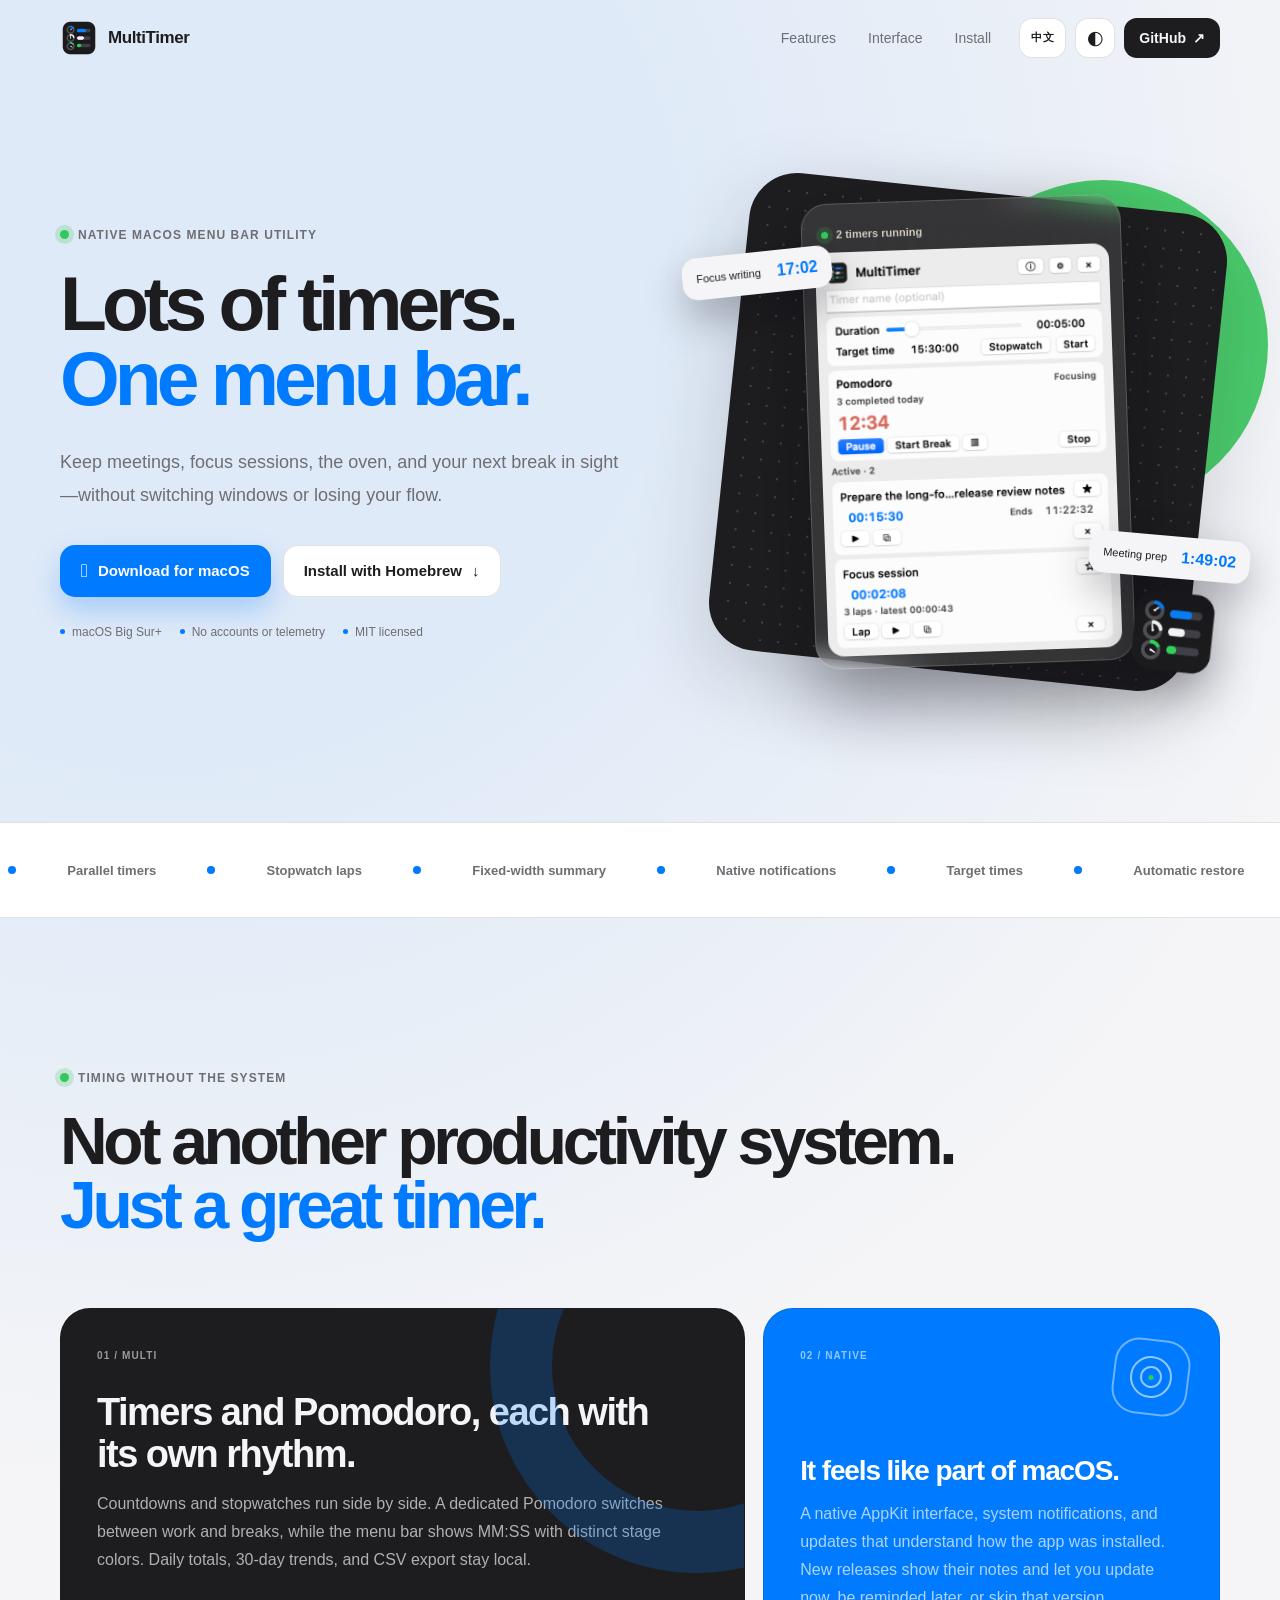
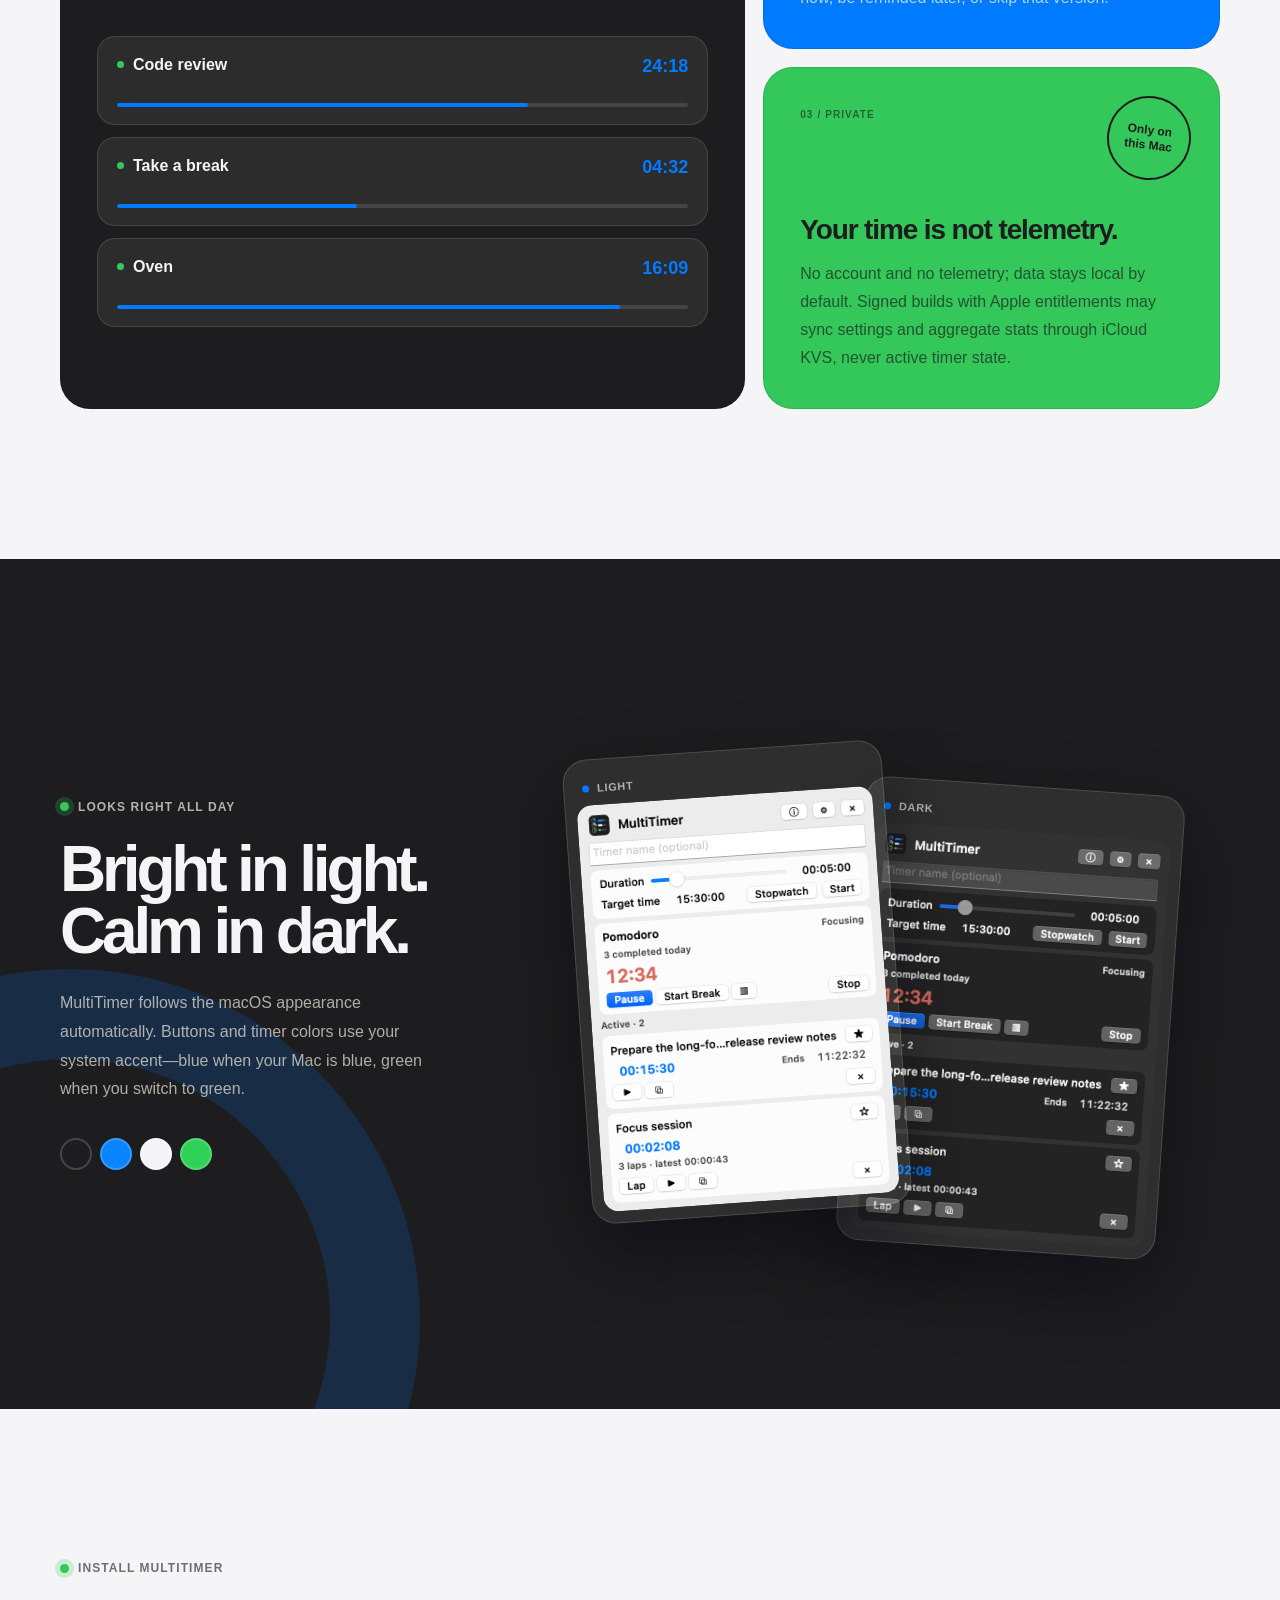
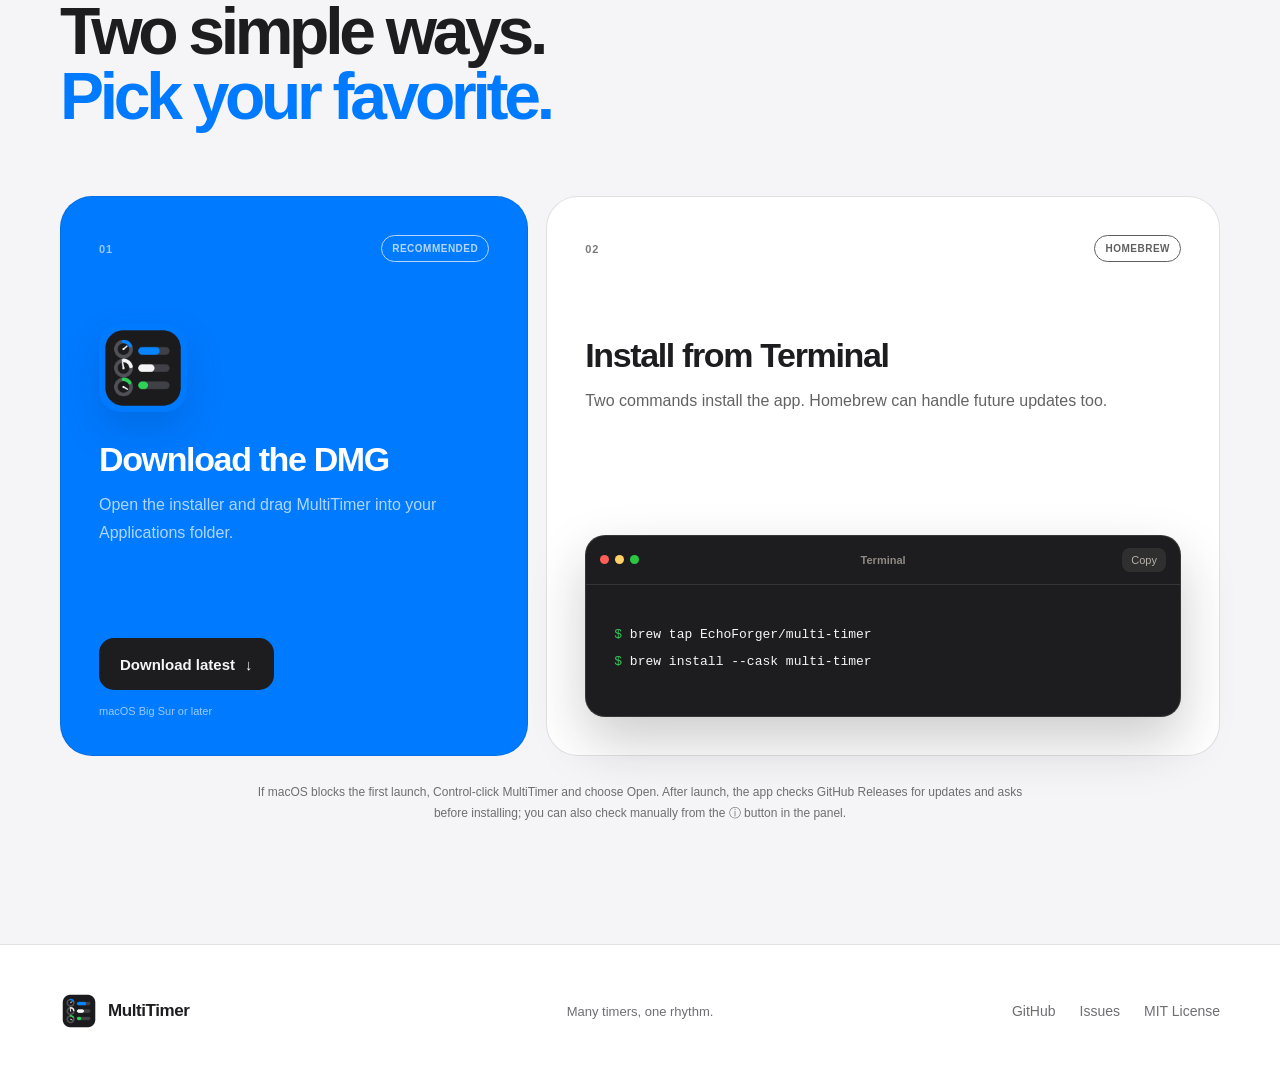
==== commit 83e6dce6: "发布 MultiTimer 0.6.0" ====
--- a/index.html
+++ b/index.html
@@ -96,9 +96,9 @@
               src="light.png"
               data-light-src="light.png"
               data-dark-src="dark.png"
-              alt="MultiTimer 同时运行两个倒计时的界面"
+              alt="MultiTimer 同时运行番茄钟、倒计时和秒表的界面"
               width="316"
-              height="355"
+              height="434"
             >
           </div>
           <img class="floating-app-icon" src="assets/app-icon.png" alt="" width="92" height="92" aria-hidden="true">
@@ -107,6 +107,8 @@
 
       <section class="ticker" aria-label="核心能力">
         <div class="ticker-track">
+          <span>独立番茄钟 <i></i></span>
+          <span>30 天专注统计 <i></i></span>
           <span>多路并行 <i></i></span>
           <span>秒表计圈 <i></i></span>
           <span>等宽菜单栏摘要 <i></i></span>
@@ -127,8 +129,8 @@
         <div class="feature-grid">
           <article class="feature feature-main reveal">
             <span class="feature-index">01 / MULTI</span>
-            <h3>每件事，都有自己的时钟。</h3>
-            <p>倒计时与秒表可以同时运行。时间以 HH:MM:SS 显示，小时、分钟和秒可单独点击高亮编辑；暂停、复制、置顶或计圈都在紧凑卡片中完成。</p>
+            <h3>计时器与番茄钟，各有自己的节奏。</h3>
+            <p>倒计时与秒表可以同时运行；独立番茄钟负责工作与休息切换，菜单栏用不同状态色显示 MM:SS。今日完成数、30 天趋势和 CSV 导出都留在本机。</p>
             <div class="mini-timers" aria-hidden="true">
               <div><span><i></i>代码审查</span><b>24:18</b><em style="--p:72%"></em></div>
               <div><span><i></i>休息一下</span><b>04:32</b><em style="--p:42%"></em></div>
@@ -147,7 +149,7 @@
             <span class="feature-index">03 / PRIVATE</span>
             <div class="private-badge" aria-hidden="true">只在<br>这台 Mac</div>
             <h3>你的时间，不是遥测数据。</h3>
-            <p>不需要账户，不连接云服务。设置和进行中的任务只保存在本机。</p>
+            <p>不需要账户，没有遥测，默认只保存在本机。具备 Apple entitlement 的签名构建可选用 iCloud KVS 同步设置与聚合统计，运行中的计时状态不会上传。</p>
           </article>
         </div>
       </section>
@@ -165,11 +167,11 @@
           <div class="dual-shots reveal" aria-label="MultiTimer 浅色和深色界面">
             <figure class="shot-card shot-light">
               <figcaption><span></span> Light</figcaption>
-              <img src="light.png" alt="MultiTimer 浅色紧凑界面" width="316" height="355">
+              <img src="light.png" alt="MultiTimer 浅色紧凑界面" width="316" height="434">
             </figure>
             <figure class="shot-card shot-dark">
               <figcaption><span></span> Dark</figcaption>
-              <img src="dark.png" alt="MultiTimer 深色紧凑界面" width="316" height="355">
+              <img src="dark.png" alt="MultiTimer 深色紧凑界面" width="316" height="434">
             </figure>
           </div>
         </div>
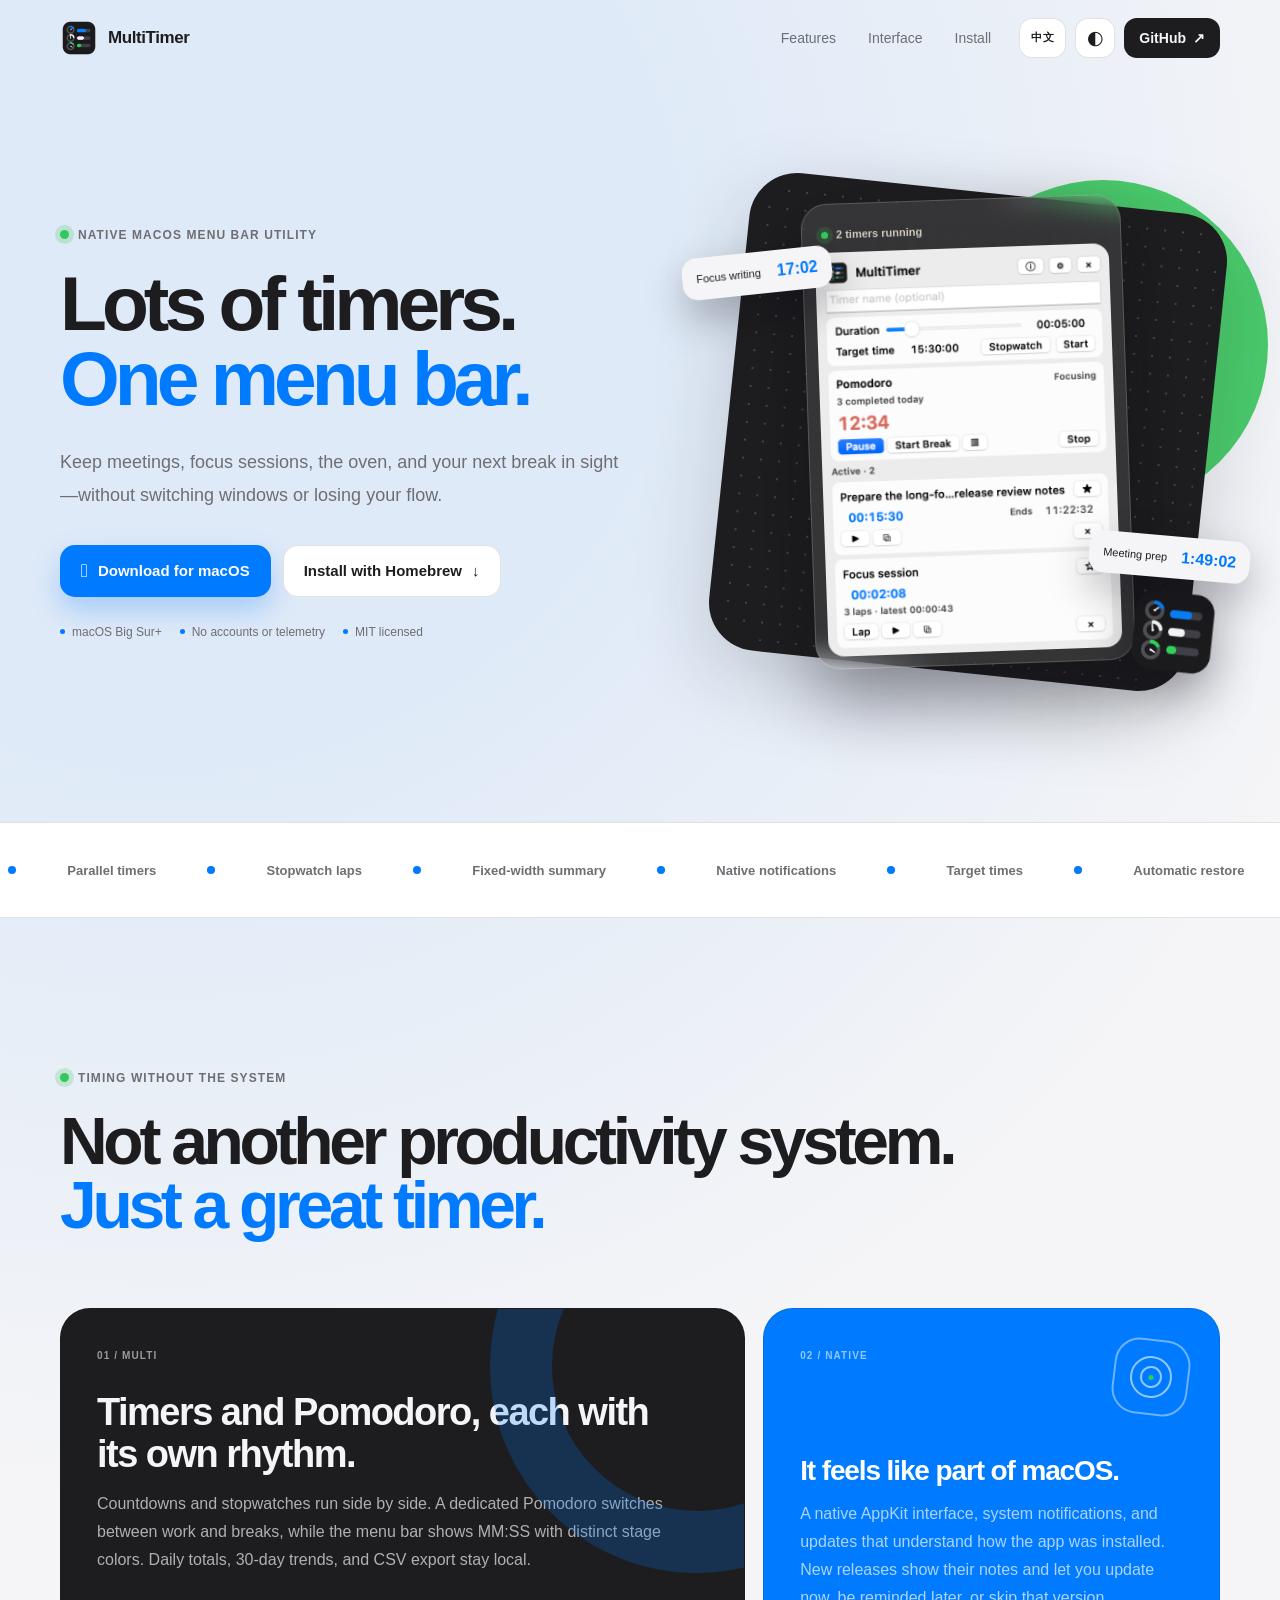
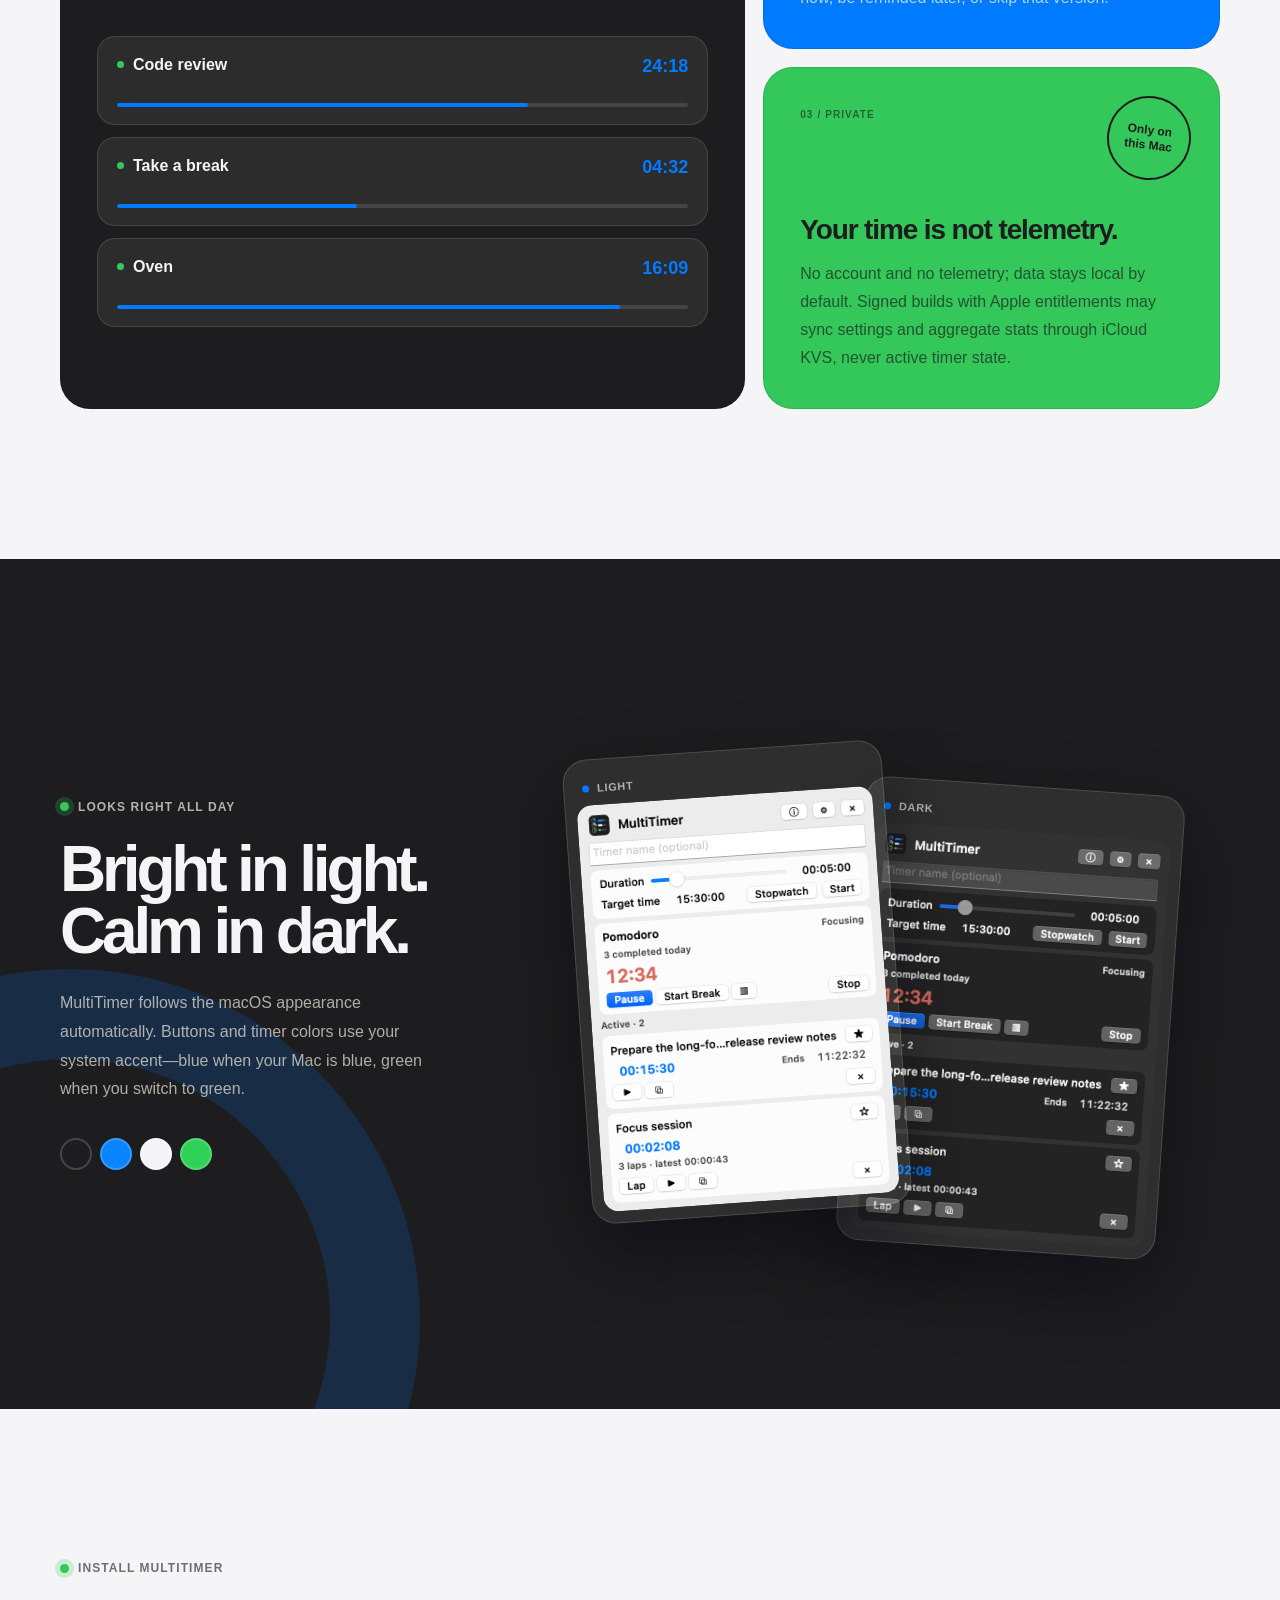
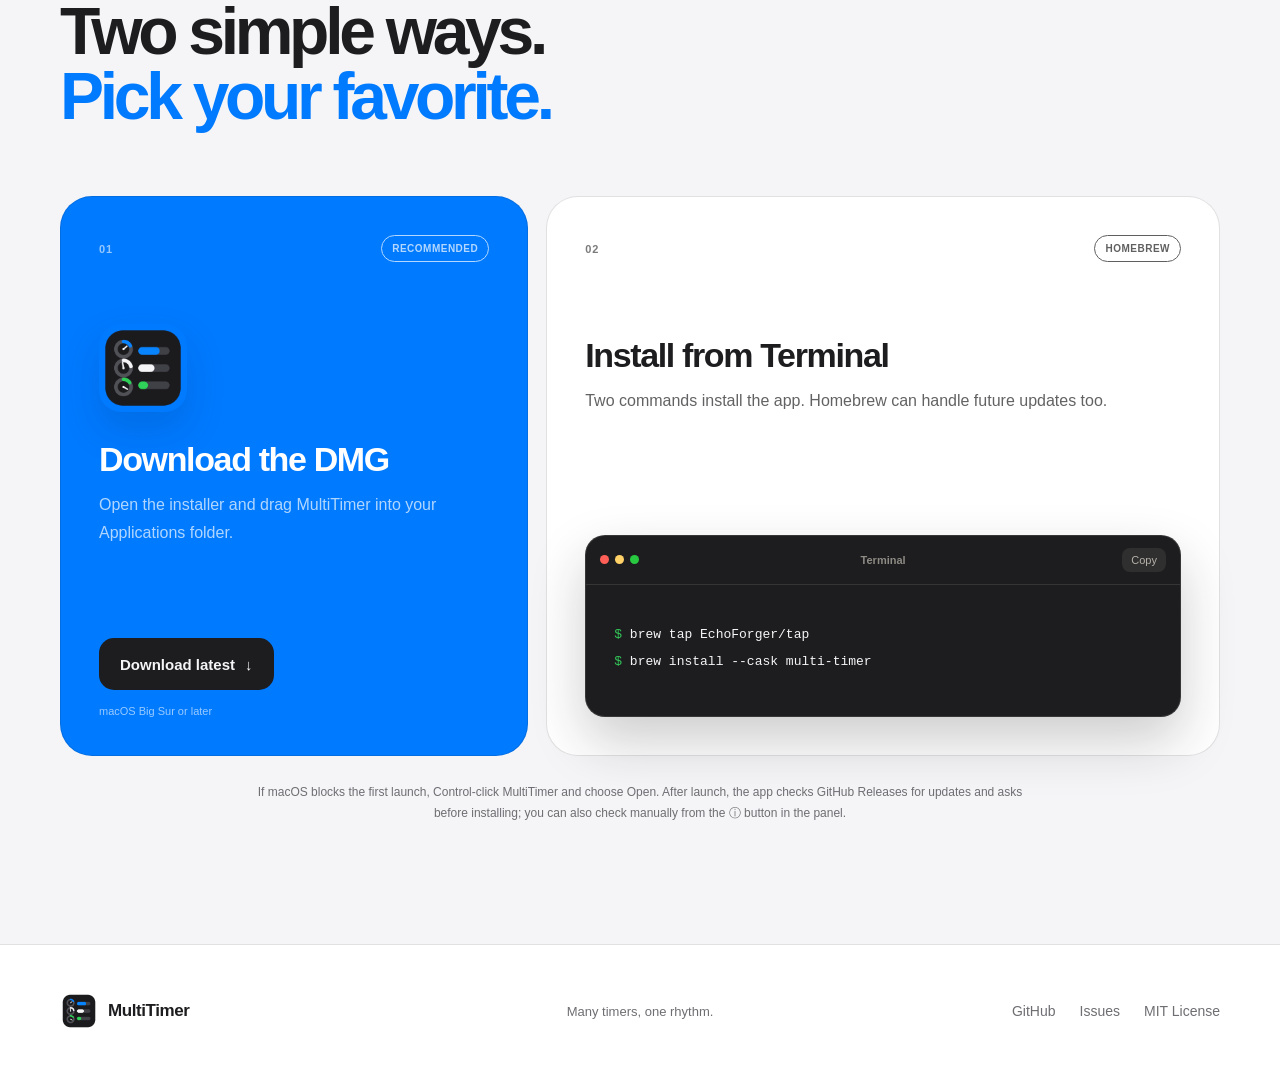
==== commit 434c99ca: "chore: migrate Homebrew tap to EchoForger/tap" ====
--- a/index.html
+++ b/index.html
@@ -209,9 +209,9 @@
               <div class="terminal-bar">
                 <span><i></i><i></i><i></i></span>
                 <b>Terminal</b>
-                <button class="copy-button" type="button" data-copy="brew tap EchoForger/multi-timer&#10;brew install --cask multi-timer" data-copy-label="复制" data-copy-success="已复制" data-copy-error="复制失败" aria-label="复制 Homebrew 安装命令">复制</button>
+                <button class="copy-button" type="button" data-copy="brew tap EchoForger/tap&#10;brew install --cask multi-timer" data-copy-label="复制" data-copy-success="已复制" data-copy-error="复制失败" aria-label="复制 Homebrew 安装命令">复制</button>
               </div>
-              <pre><code><span>$</span> brew tap EchoForger/multi-timer
+              <pre><code><span>$</span> brew tap EchoForger/tap
 <span>$</span> brew install --cask multi-timer</code></pre>
             </div>
           </article>
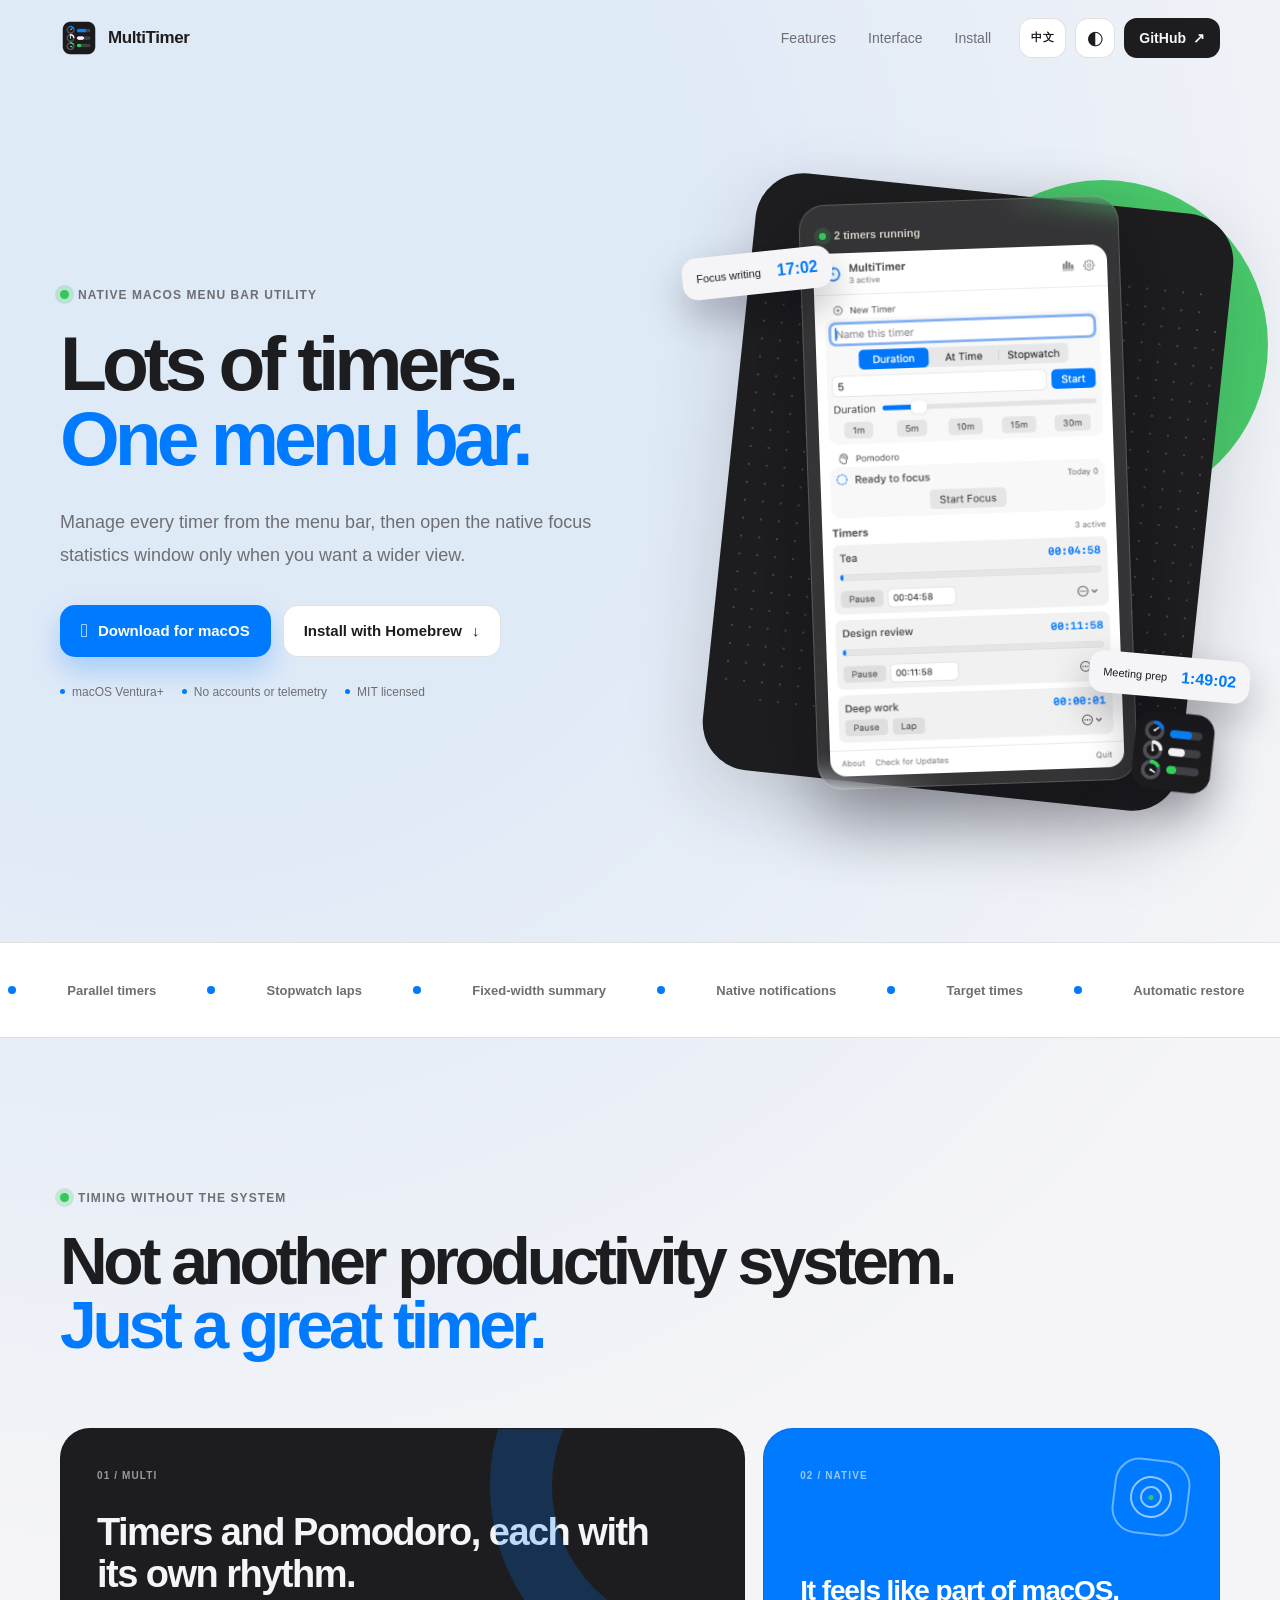
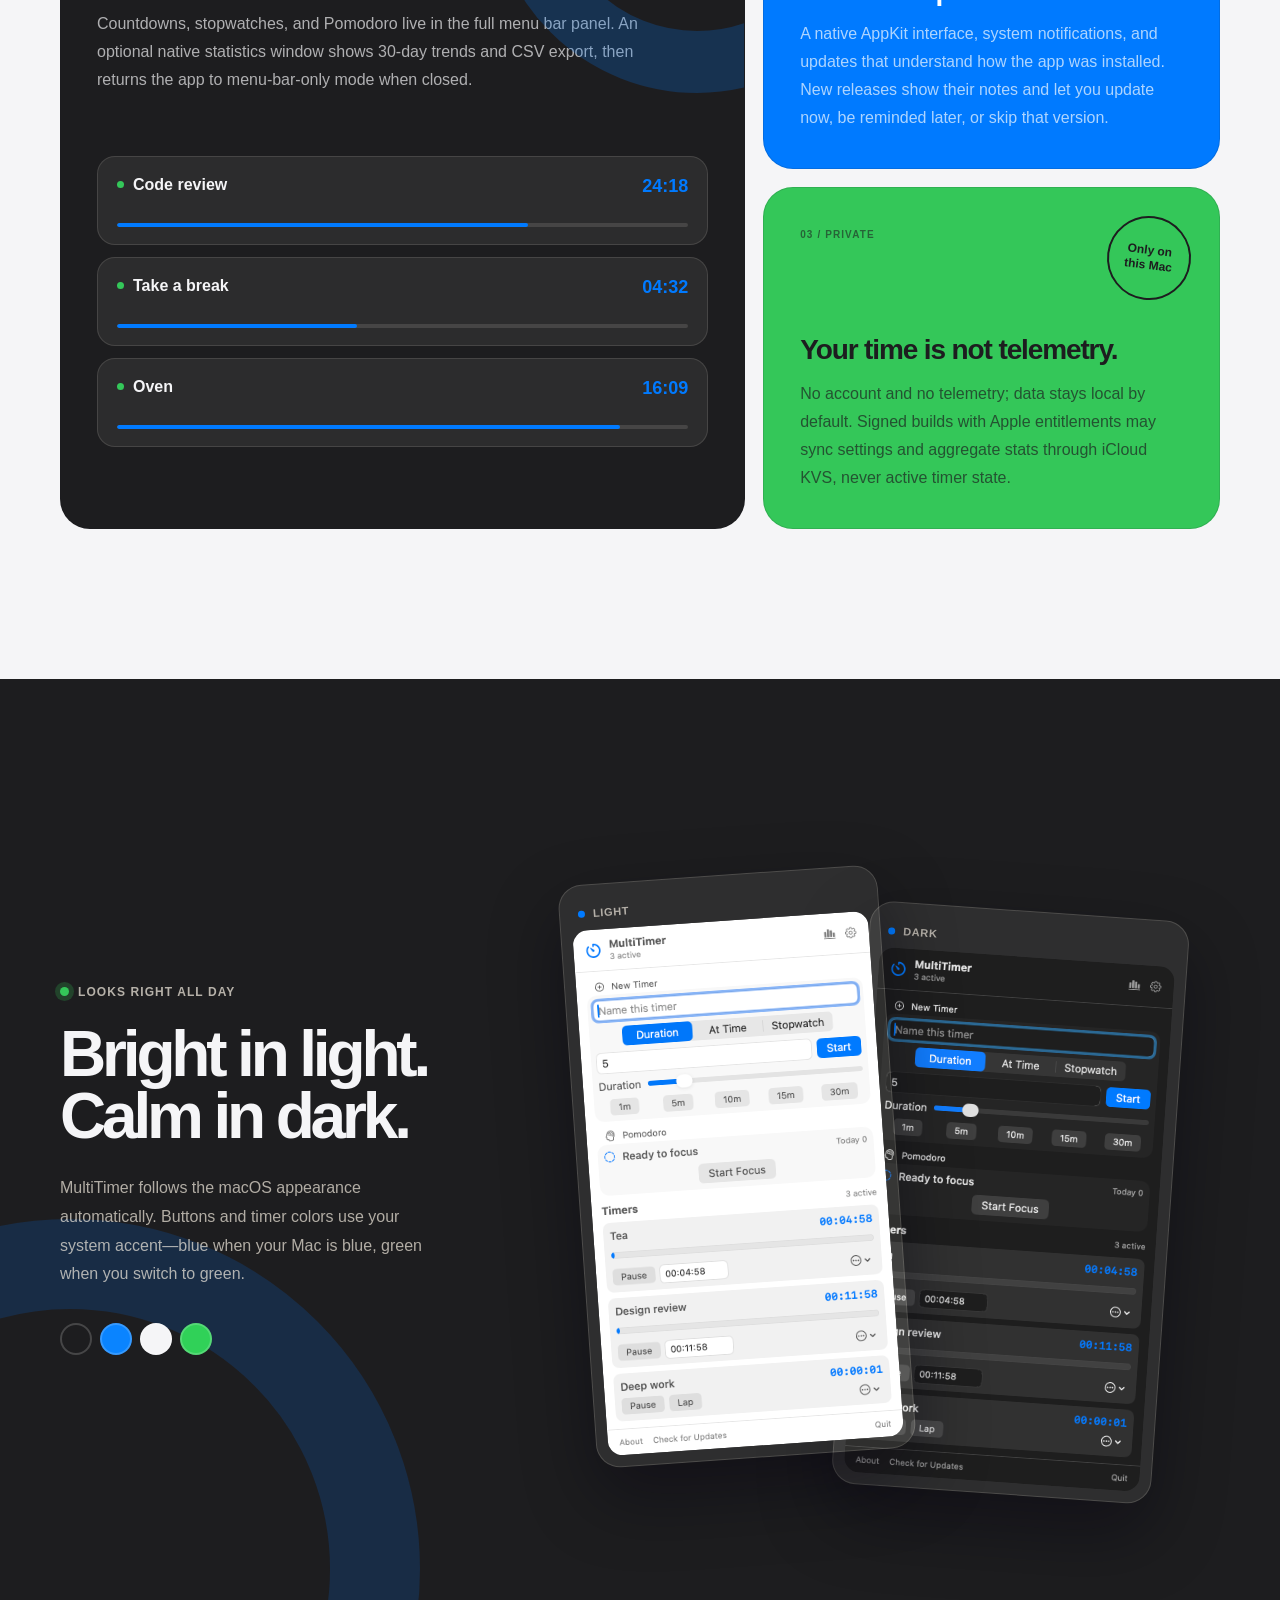
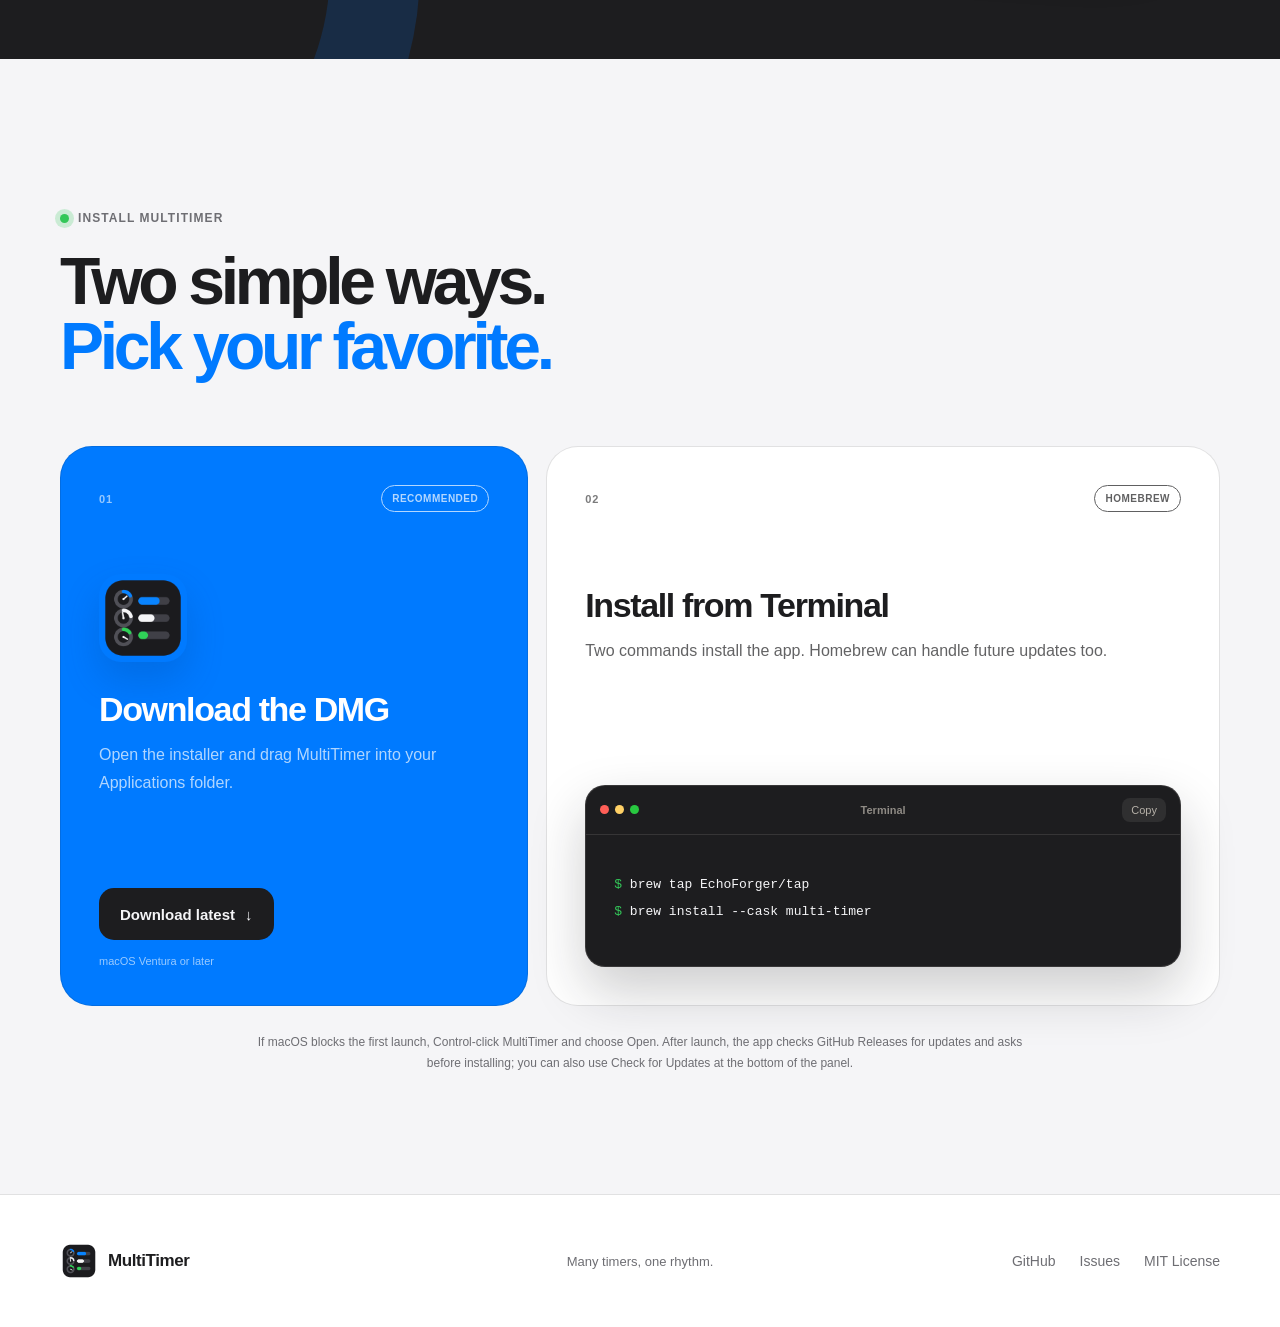
==== commit a159602c: "feat: rewrite MultiTimer in Swift for 0.7.0" ====
--- a/index.html
+++ b/index.html
@@ -4,7 +4,7 @@
     <meta charset="UTF-8">
     <meta name="viewport" content="width=device-width, initial-scale=1">
     <meta name="theme-color" content="#f5f5f7">
-    <meta name="description" content="MultiTimer 是一款轻巧、原生的 macOS 菜单栏多任务倒计时器。">
+    <meta name="description" content="MultiTimer 是一款轻巧、原生的 macOS 菜单栏多任务倒计时器，另有按需打开的专注统计窗口。">
     <meta property="og:type" content="website">
     <meta property="og:title" content="MultiTimer — 多个倒计时，一个节奏">
     <meta property="og:description" content="同时管理工作、休息和生活节奏。原生、本地、开源。">
@@ -18,7 +18,7 @@
     <link rel="alternate" hreflang="en" href="https://echoforger.github.io/multi-timer/en/">
     <link rel="alternate" hreflang="x-default" href="https://echoforger.github.io/multi-timer/">
     <link rel="icon" href="assets/app-icon.png">
-    <title>MultiTimer — macOS 菜单栏多任务倒计时</title>
+    <title>MultiTimer — 原生 macOS 多任务倒计时</title>
     <script>
       (() => {
         try {
@@ -71,7 +71,7 @@
         <div class="hero-copy reveal">
           <p class="eyebrow"><span></span> 原生 macOS 菜单栏工具</p>
           <h1>倒计时很多，<br><em>菜单栏一个就够。</em></h1>
-          <p class="hero-lede">同时看住会议、番茄钟、烤箱和休息。无需切换窗口，不打断当前任务。</p>
+          <p class="hero-lede">完整计时功能都在菜单栏；需要复盘时，再打开原生专注统计窗口。</p>
           <div class="hero-actions">
             <a class="button button-primary" href="https://github.com/EchoForger/multi-timer/releases/latest" target="_blank" rel="noreferrer">
               <span class="apple-mark" aria-hidden="true"></span> 下载 macOS 版
@@ -79,7 +79,7 @@
             <a class="button button-secondary" href="#brew">Homebrew 安装 <span aria-hidden="true">↓</span></a>
           </div>
           <div class="hero-meta" aria-label="项目特点">
-            <span><i></i> macOS Big Sur+</span>
+            <span><i></i> macOS Ventura+</span>
             <span><i></i> 无账户与遥测</span>
             <span><i></i> MIT 开源</span>
           </div>
@@ -98,7 +98,7 @@
               data-dark-src="dark.png"
               alt="MultiTimer 同时运行番茄钟、倒计时和秒表的界面"
               width="316"
-              height="434"
+              height="562"
             >
           </div>
           <img class="floating-app-icon" src="assets/app-icon.png" alt="" width="92" height="92" aria-hidden="true">
@@ -130,7 +130,7 @@
           <article class="feature feature-main reveal">
             <span class="feature-index">01 / MULTI</span>
             <h3>计时器与番茄钟，各有自己的节奏。</h3>
-            <p>倒计时与秒表可以同时运行；独立番茄钟负责工作与休息切换，菜单栏用不同状态色显示 MM:SS。今日完成数、30 天趋势和 CSV 导出都留在本机。</p>
+            <p>倒计时、秒表与番茄钟都在菜单栏中完整管理；原生统计窗口按需展示 30 天趋势和 CSV 导出，关闭后重新回到纯菜单栏状态。</p>
             <div class="mini-timers" aria-hidden="true">
               <div><span><i></i>代码审查</span><b>24:18</b><em style="--p:72%"></em></div>
               <div><span><i></i>休息一下</span><b>04:32</b><em style="--p:42%"></em></div>
@@ -167,11 +167,11 @@
           <div class="dual-shots reveal" aria-label="MultiTimer 浅色和深色界面">
             <figure class="shot-card shot-light">
               <figcaption><span></span> Light</figcaption>
-              <img src="light.png" alt="MultiTimer 浅色紧凑界面" width="316" height="434">
+              <img src="light.png" alt="MultiTimer 浅色紧凑界面" width="316" height="562">
             </figure>
             <figure class="shot-card shot-dark">
               <figcaption><span></span> Dark</figcaption>
-              <img src="dark.png" alt="MultiTimer 深色紧凑界面" width="316" height="434">
+              <img src="dark.png" alt="MultiTimer 深色紧凑界面" width="316" height="562">
             </figure>
           </div>
         </div>
@@ -195,7 +195,7 @@
             <a class="button button-dark" href="https://github.com/EchoForger/multi-timer/releases/latest" target="_blank" rel="noreferrer">
               下载最新版 <span aria-hidden="true">↓</span>
             </a>
-            <small>macOS Big Sur 或更高版本</small>
+            <small>macOS Ventura 或更高版本</small>
           </article>
 
           <article class="install-option brew-option reveal" id="brew">
@@ -217,7 +217,7 @@
           </article>
         </div>
 
-        <p class="first-open reveal">首次打开若被 macOS 拦截，请右键 MultiTimer 并选择“打开”。应用启动后会通过 GitHub Release 检查更新，发现新版时由你确认是否安装；也可通过面板右上角的 ⓘ 手动检查。</p>
+        <p class="first-open reveal">首次打开若被 macOS 拦截，请右键 MultiTimer 并选择“打开”。应用启动后会通过 GitHub Release 检查更新，发现新版时由你确认是否安装；也可通过面板底部的“检查更新”手动检查。</p>
       </section>
     </main>
 
--- a/styles.css
+++ b/styles.css
@@ -41,9 +41,15 @@
 }
 
 html {
-  scroll-behavior: smooth;
+  scroll-behavior: auto;
   scroll-padding-top: var(--header-height);
   overflow-x: hidden;
+}
+
+#why,
+#interface,
+#install {
+  scroll-margin-top: 20px;
 }
 
 body {
@@ -351,7 +357,7 @@
 
 .hero-art {
   position: relative;
-  min-height: 560px;
+  min-height: 680px;
   display: grid;
   place-items: center;
   isolation: isolate;
@@ -362,7 +368,7 @@
   position: absolute;
   z-index: -3;
   width: 480px;
-  height: 480px;
+  height: 600px;
   border-radius: 48px;
   background: #1d1d1f;
   transform: rotate(6deg);
@@ -768,7 +774,7 @@
 .palette i:nth-child(4) { background: #30d158; }
 
 .dual-shots {
-  min-height: 570px;
+  min-height: 700px;
   display: flex;
   align-items: center;
   justify-content: center;
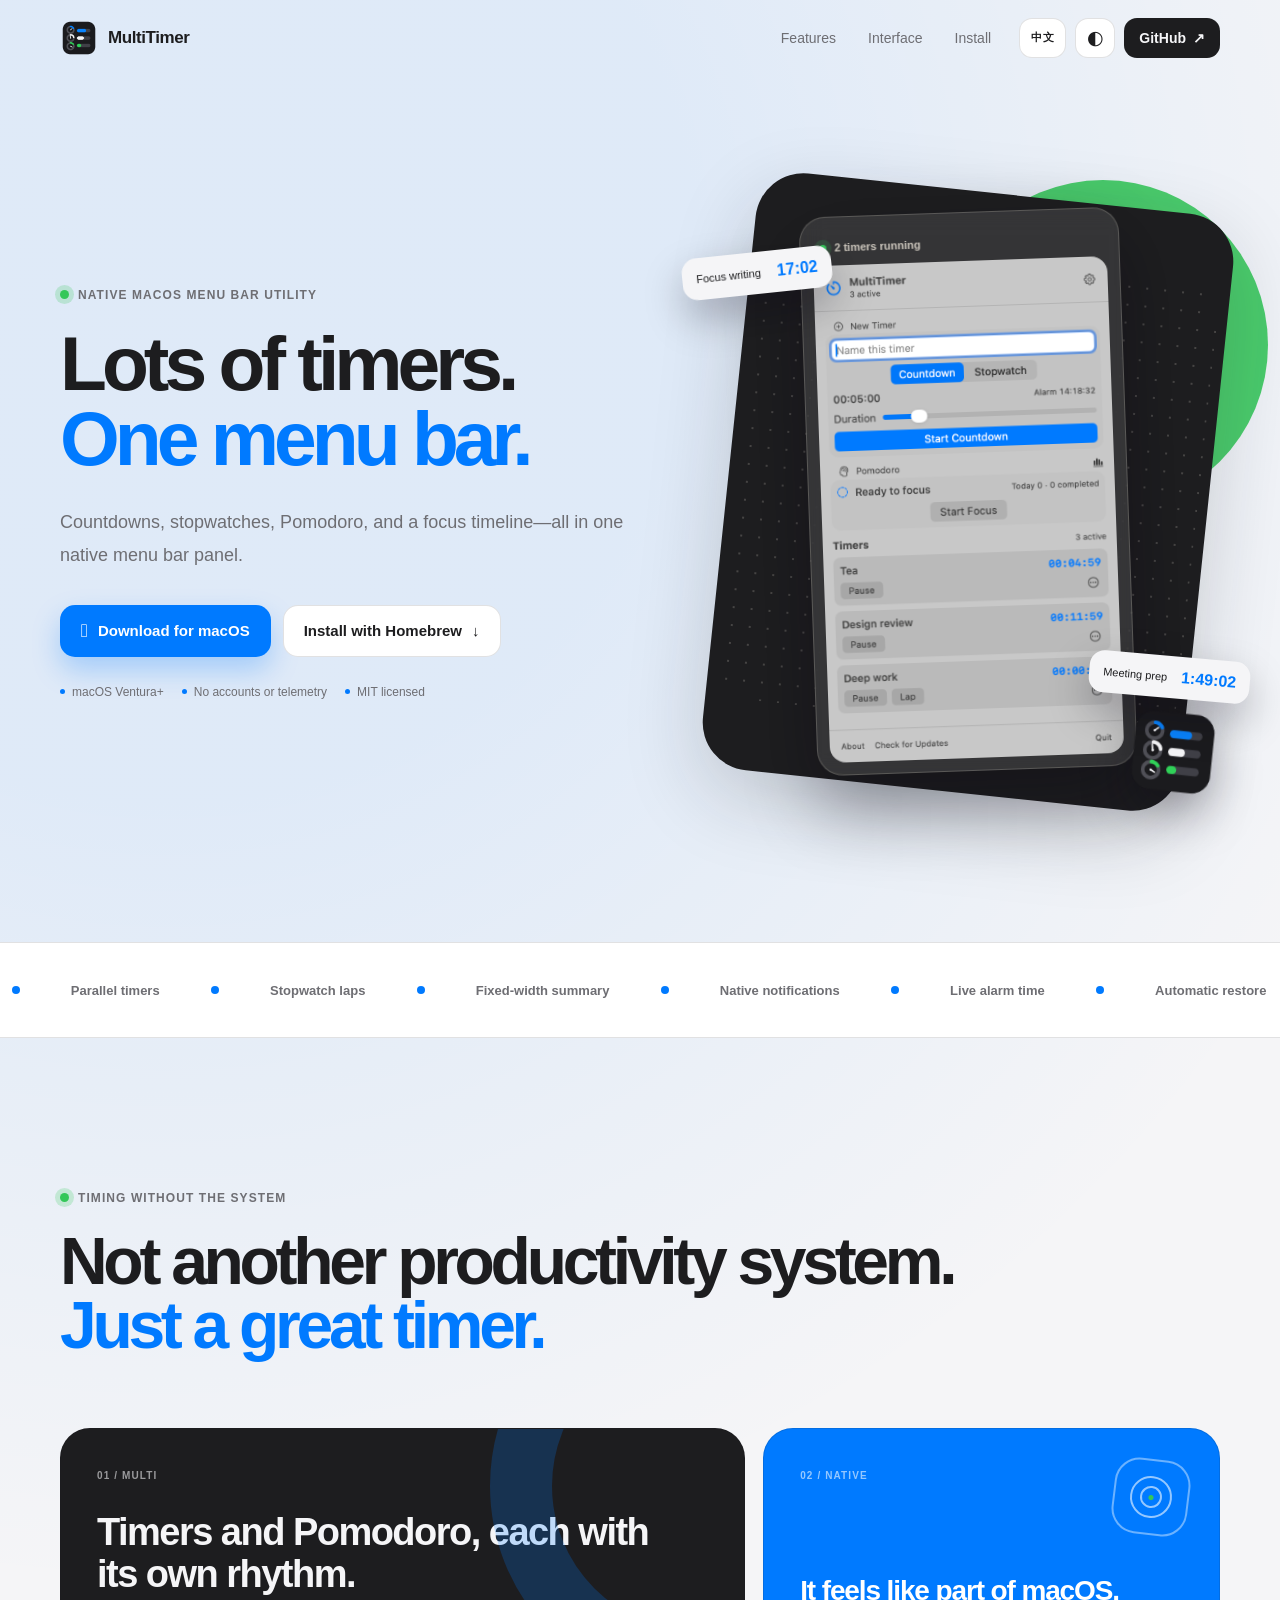
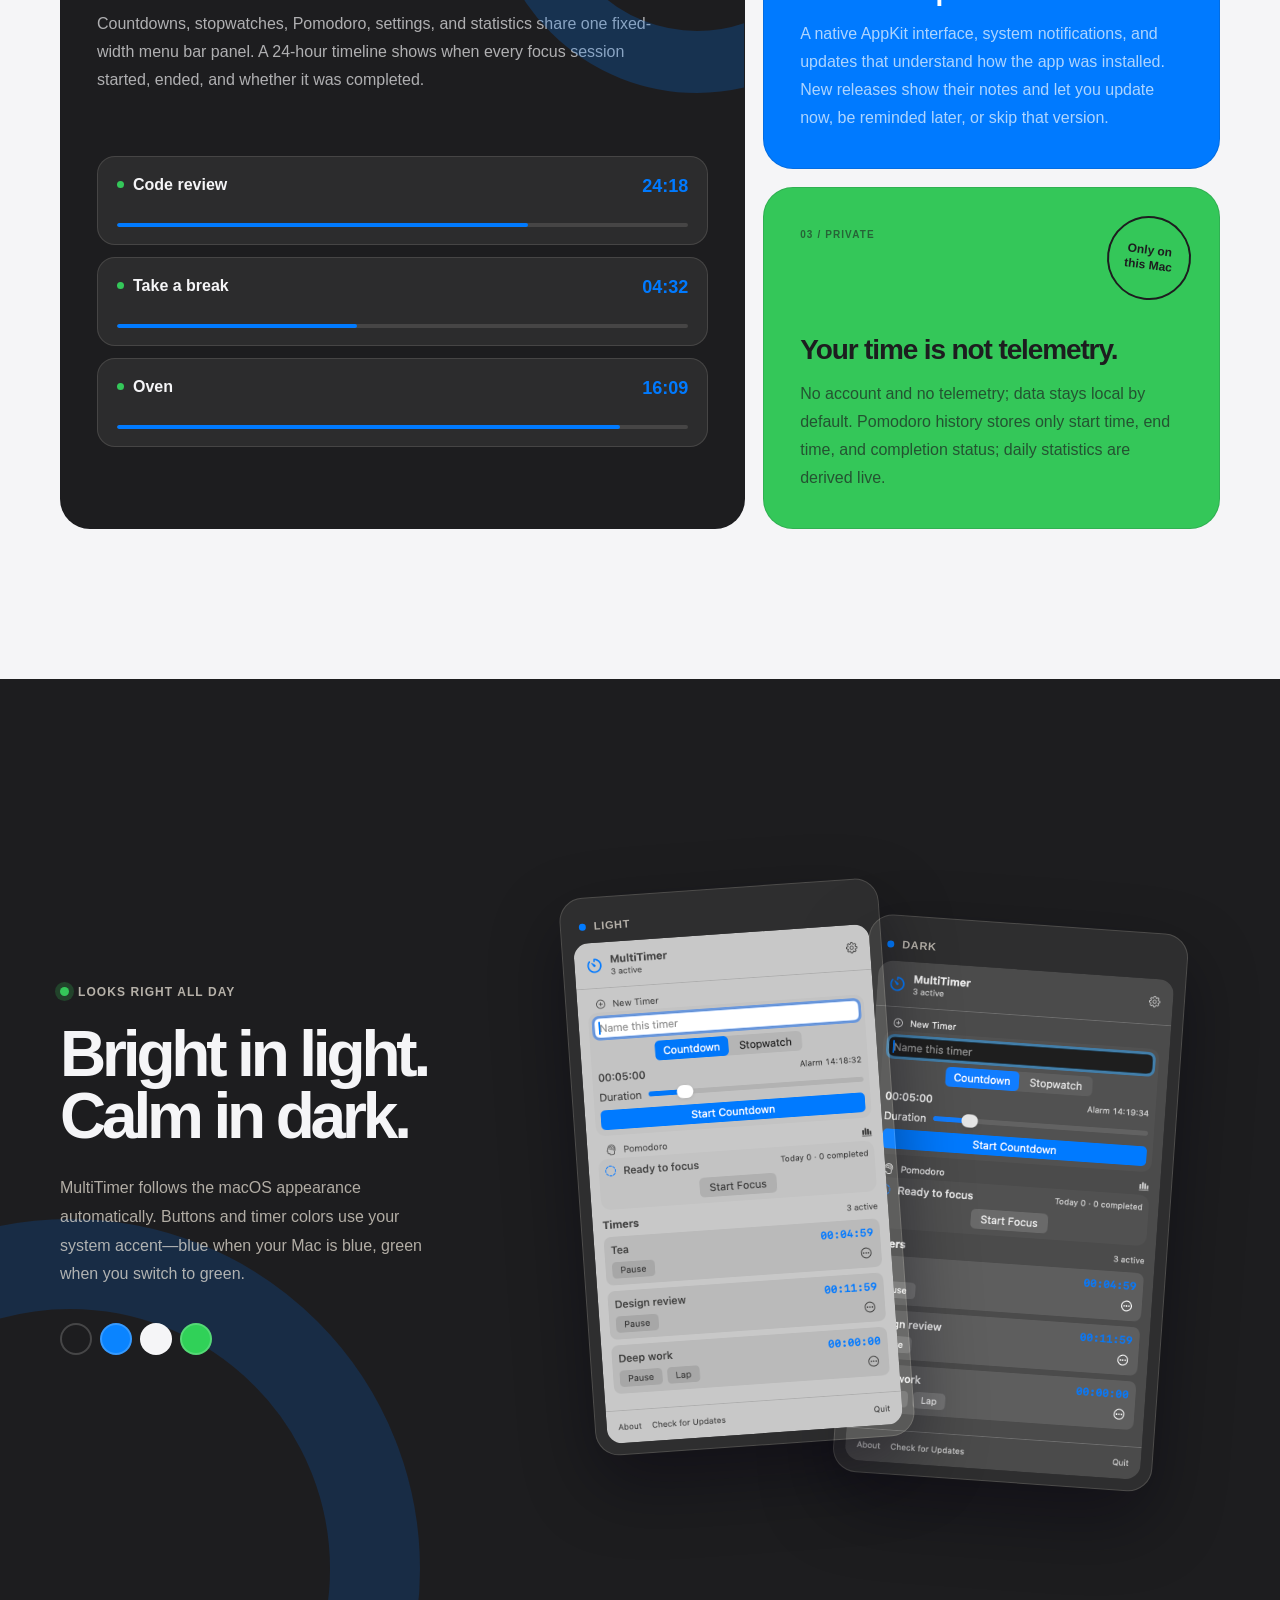
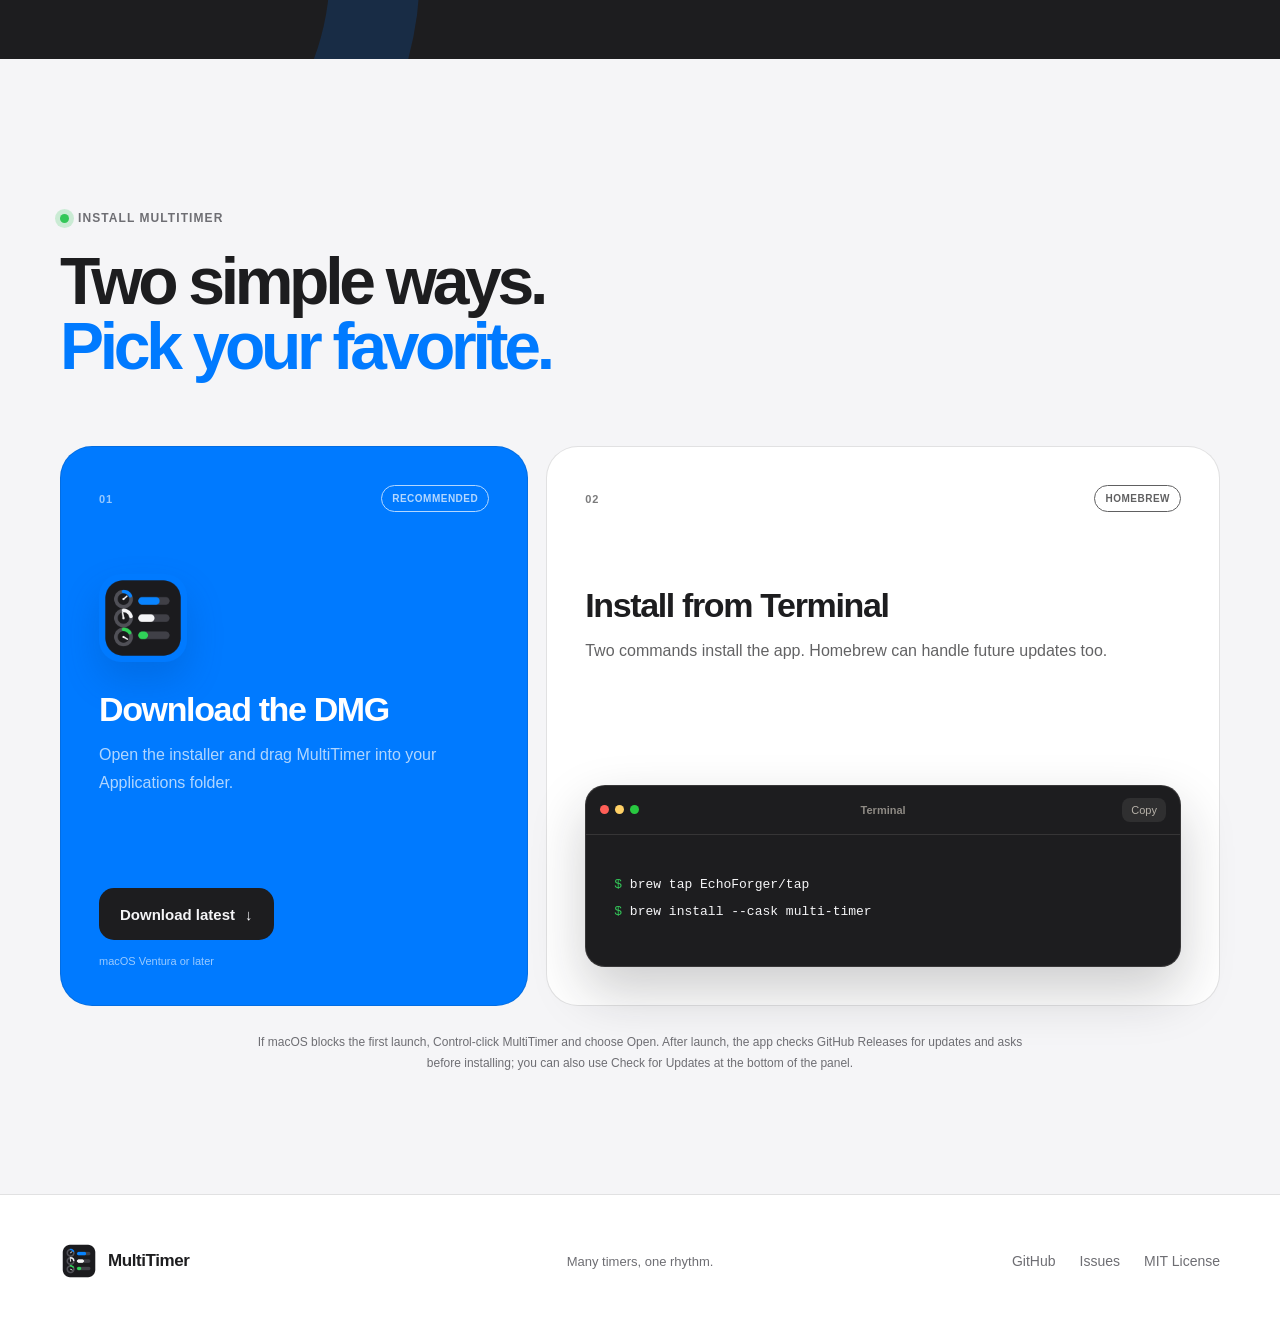
==== commit 8a51dcee: "发布 MultiTimer 0.7.1" ====
--- a/index.html
+++ b/index.html
@@ -4,7 +4,7 @@
     <meta charset="UTF-8">
     <meta name="viewport" content="width=device-width, initial-scale=1">
     <meta name="theme-color" content="#f5f5f7">
-    <meta name="description" content="MultiTimer 是一款轻巧、原生的 macOS 菜单栏多任务倒计时器，另有按需打开的专注统计窗口。">
+    <meta name="description" content="MultiTimer 是一款轻巧、原生的 macOS 菜单栏多任务倒计时器，内置番茄钟和专注时间线。">
     <meta property="og:type" content="website">
     <meta property="og:title" content="MultiTimer — 多个倒计时，一个节奏">
     <meta property="og:description" content="同时管理工作、休息和生活节奏。原生、本地、开源。">
@@ -71,7 +71,7 @@
         <div class="hero-copy reveal">
           <p class="eyebrow"><span></span> 原生 macOS 菜单栏工具</p>
           <h1>倒计时很多，<br><em>菜单栏一个就够。</em></h1>
-          <p class="hero-lede">完整计时功能都在菜单栏；需要复盘时，再打开原生专注统计窗口。</p>
+          <p class="hero-lede">倒计时、秒表、番茄钟和专注时间线，都在一个原生菜单栏面板里。</p>
           <div class="hero-actions">
             <a class="button button-primary" href="https://github.com/EchoForger/multi-timer/releases/latest" target="_blank" rel="noreferrer">
               <span class="apple-mark" aria-hidden="true"></span> 下载 macOS 版
@@ -98,7 +98,7 @@
               data-dark-src="dark.png"
               alt="MultiTimer 同时运行番茄钟、倒计时和秒表的界面"
               width="316"
-              height="562"
+              height="535"
             >
           </div>
           <img class="floating-app-icon" src="assets/app-icon.png" alt="" width="92" height="92" aria-hidden="true">
@@ -108,12 +108,12 @@
       <section class="ticker" aria-label="核心能力">
         <div class="ticker-track">
           <span>独立番茄钟 <i></i></span>
-          <span>30 天专注统计 <i></i></span>
+          <span>24 小时专注时间线 <i></i></span>
           <span>多路并行 <i></i></span>
           <span>秒表计圈 <i></i></span>
           <span>等宽菜单栏摘要 <i></i></span>
           <span>原生通知 <i></i></span>
-          <span>目标时间 <i></i></span>
+          <span>动态响铃时间 <i></i></span>
           <span>自动恢复 <i></i></span>
           <span>深浅模式 <i></i></span>
           <span>完全本地 <i></i></span>
@@ -130,7 +130,7 @@
           <article class="feature feature-main reveal">
             <span class="feature-index">01 / MULTI</span>
             <h3>计时器与番茄钟，各有自己的节奏。</h3>
-            <p>倒计时、秒表与番茄钟都在菜单栏中完整管理；原生统计窗口按需展示 30 天趋势和 CSV 导出，关闭后重新回到纯菜单栏状态。</p>
+            <p>倒计时、秒表、番茄钟、设置与统计都在同一个固定宽度面板中管理；24 小时时间线记录每次专注的开始、结束和完成状态。</p>
             <div class="mini-timers" aria-hidden="true">
               <div><span><i></i>代码审查</span><b>24:18</b><em style="--p:72%"></em></div>
               <div><span><i></i>休息一下</span><b>04:32</b><em style="--p:42%"></em></div>
@@ -149,7 +149,7 @@
             <span class="feature-index">03 / PRIVATE</span>
             <div class="private-badge" aria-hidden="true">只在<br>这台 Mac</div>
             <h3>你的时间，不是遥测数据。</h3>
-            <p>不需要账户，没有遥测，默认只保存在本机。具备 Apple entitlement 的签名构建可选用 iCloud KVS 同步设置与聚合统计，运行中的计时状态不会上传。</p>
+            <p>不需要账户，没有遥测，默认只保存在本机。番茄钟记录只保存开始时间、结束时间和是否完整完成；每日统计由这些记录实时计算。</p>
           </article>
         </div>
       </section>
@@ -167,11 +167,11 @@
           <div class="dual-shots reveal" aria-label="MultiTimer 浅色和深色界面">
             <figure class="shot-card shot-light">
               <figcaption><span></span> Light</figcaption>
-              <img src="light.png" alt="MultiTimer 浅色紧凑界面" width="316" height="562">
+              <img src="light.png" alt="MultiTimer 浅色紧凑界面" width="316" height="535">
             </figure>
             <figure class="shot-card shot-dark">
               <figcaption><span></span> Dark</figcaption>
-              <img src="dark.png" alt="MultiTimer 深色紧凑界面" width="316" height="562">
+              <img src="dark.png" alt="MultiTimer 深色紧凑界面" width="316" height="535">
             </figure>
           </div>
         </div>
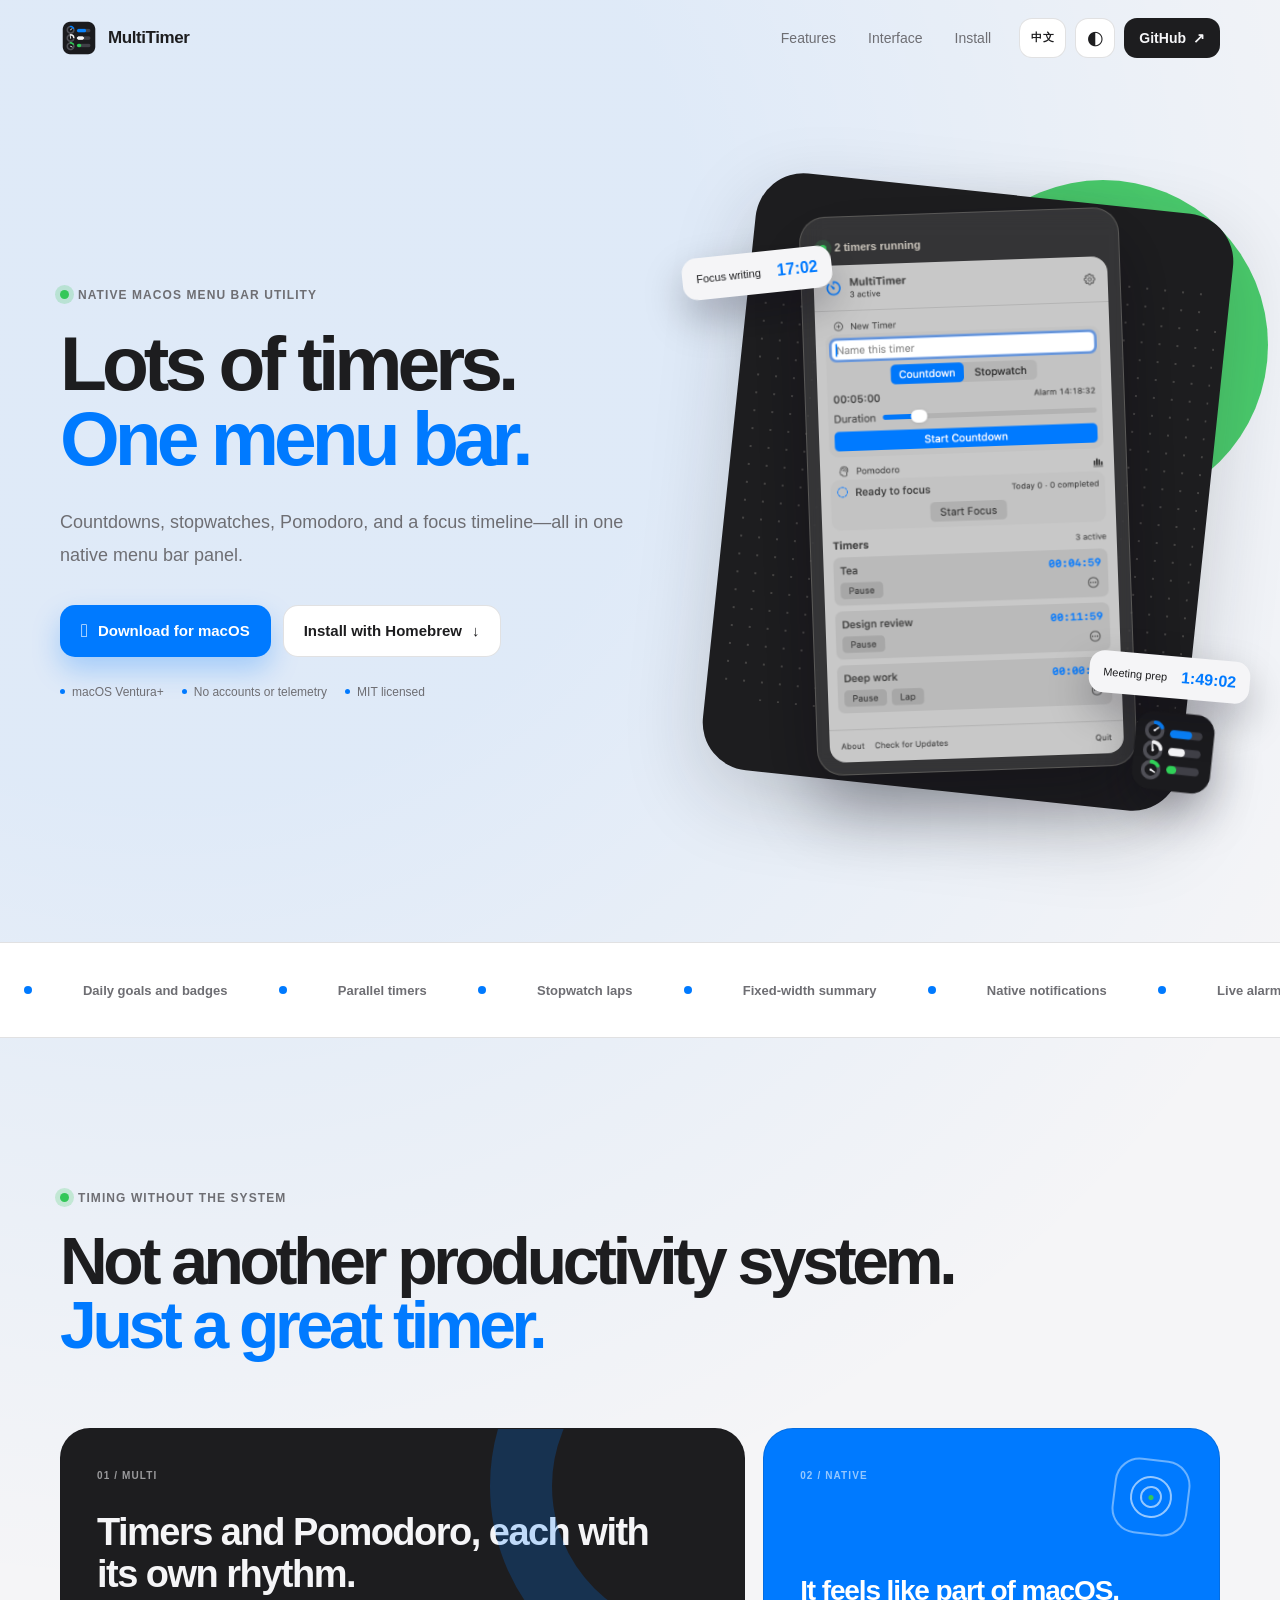
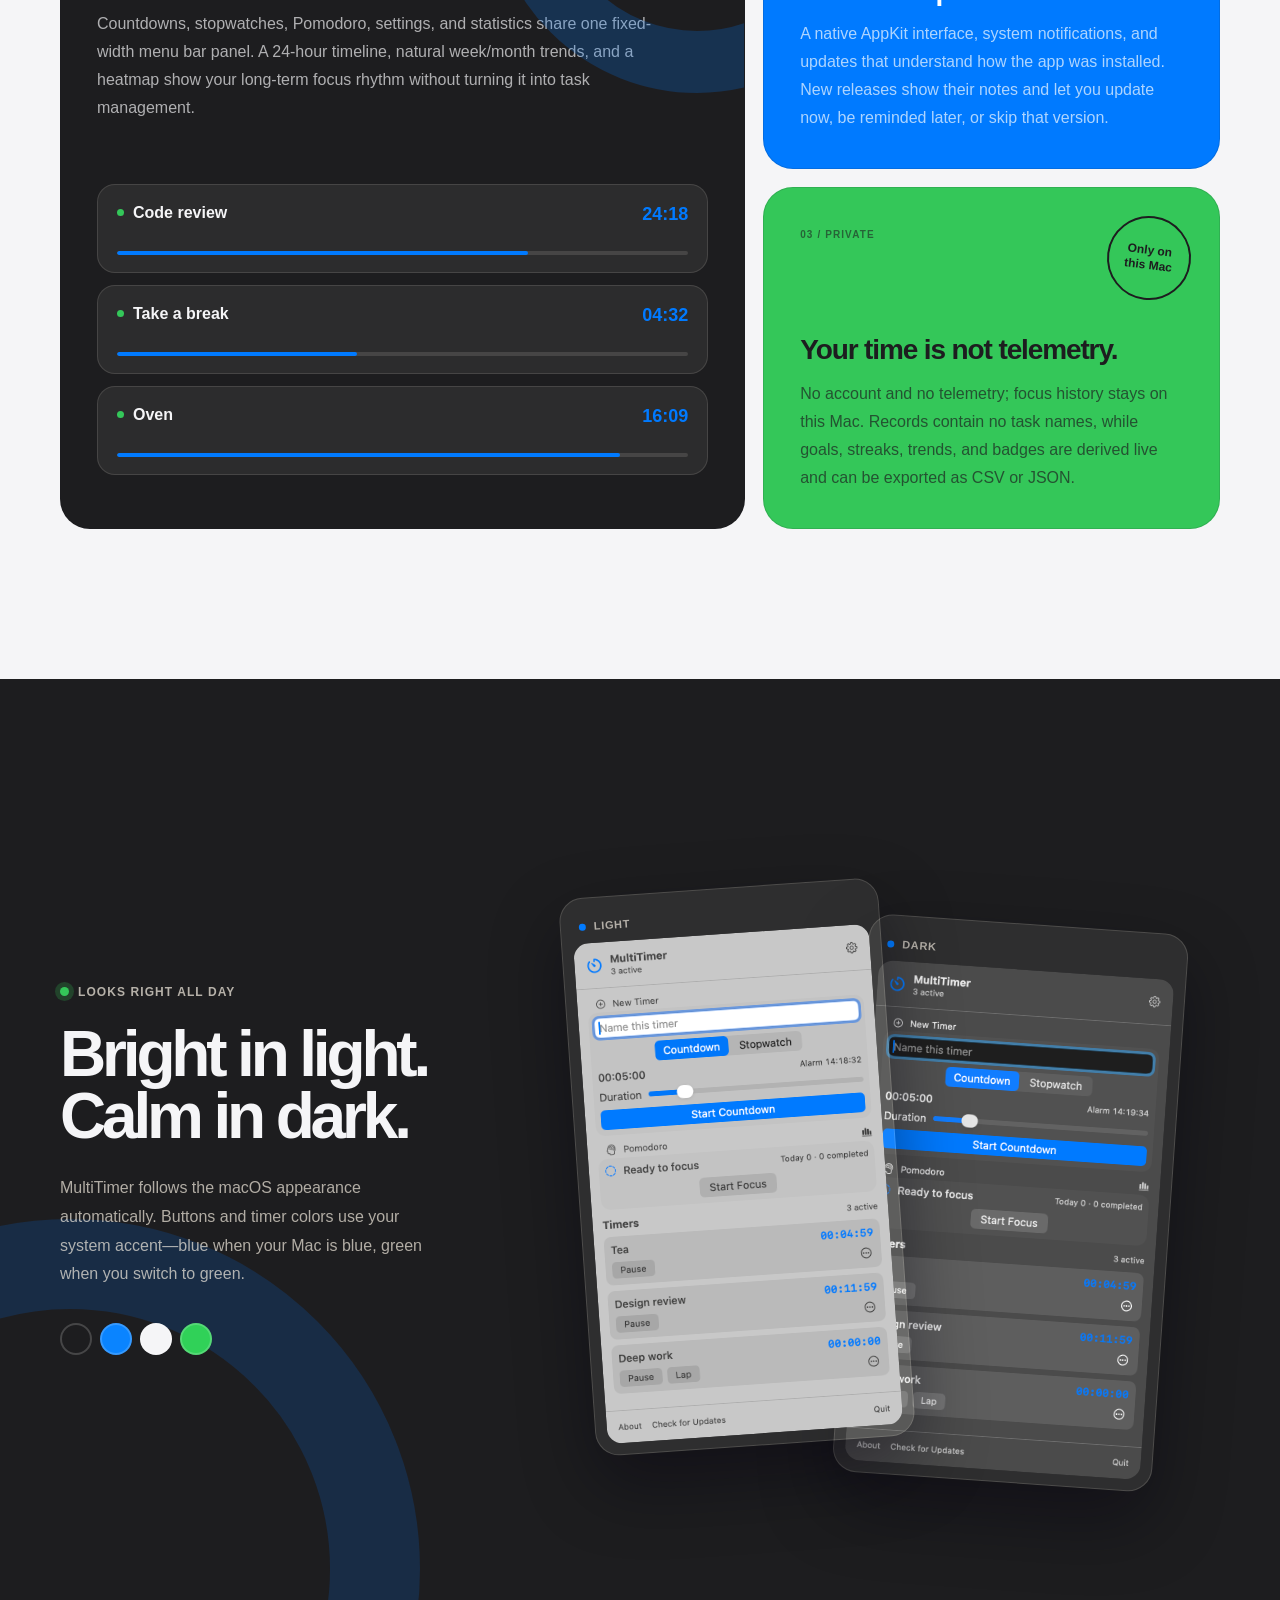
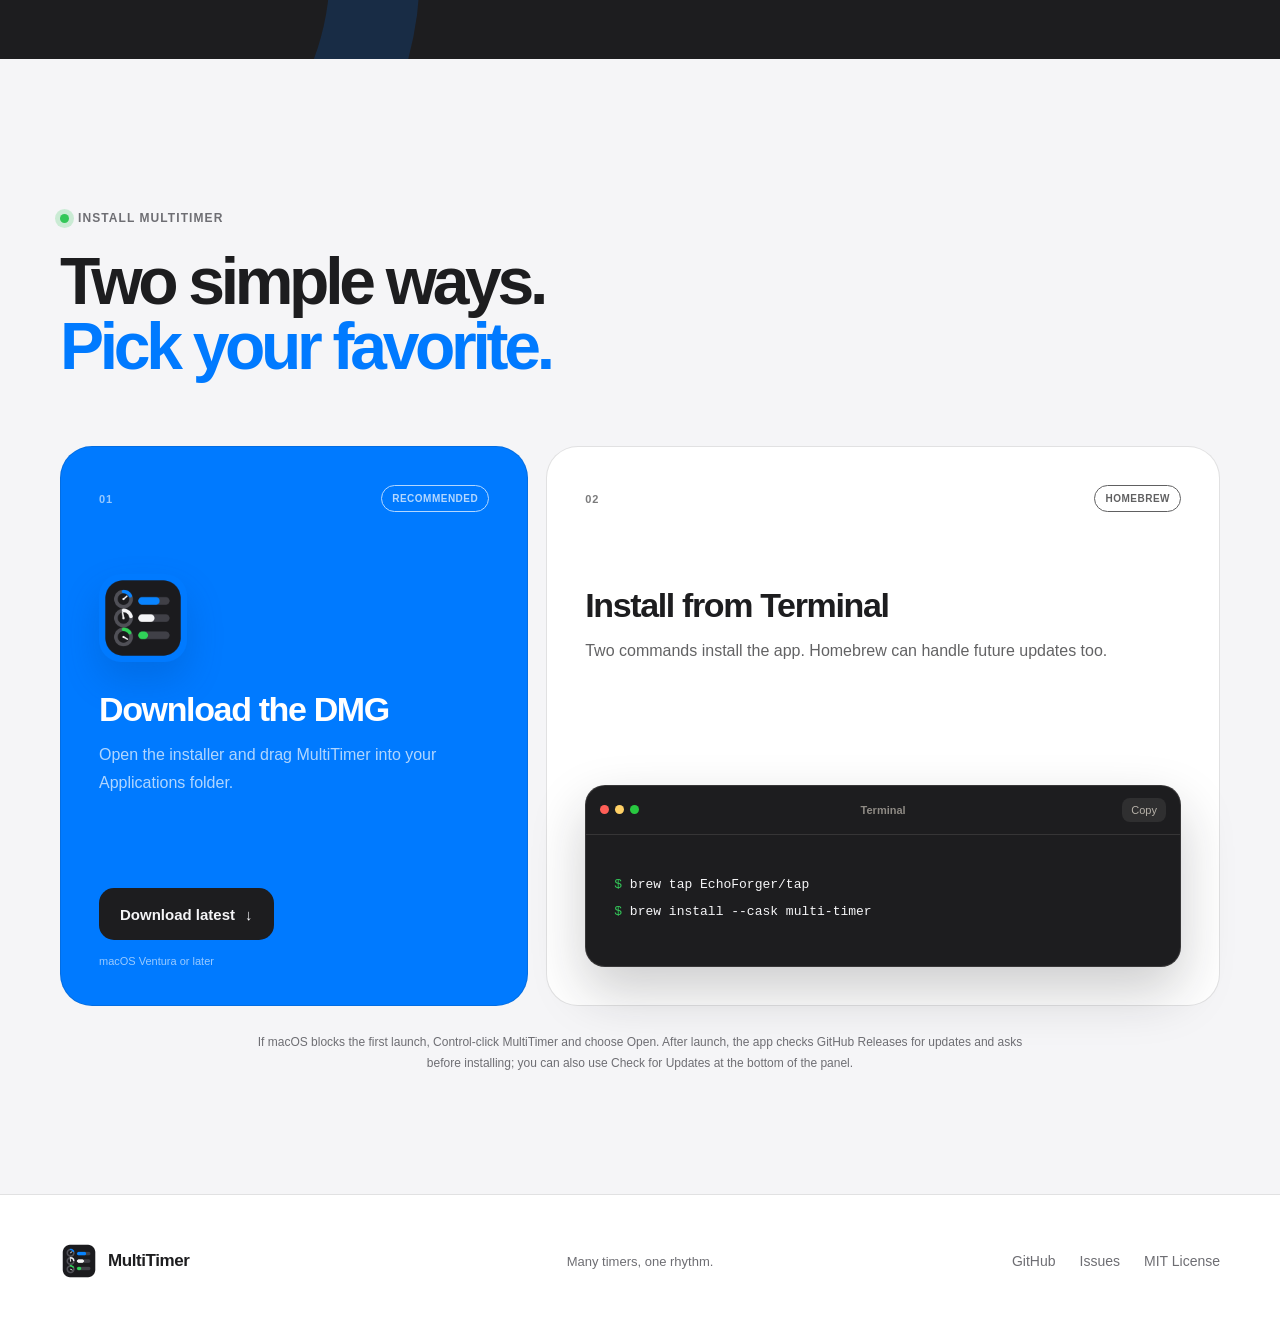
==== commit 13921bc3: "发布 MultiTimer 0.8.0" ====
--- a/index.html
+++ b/index.html
@@ -4,7 +4,7 @@
     <meta charset="UTF-8">
     <meta name="viewport" content="width=device-width, initial-scale=1">
     <meta name="theme-color" content="#f5f5f7">
-    <meta name="description" content="MultiTimer 是一款轻巧、原生的 macOS 菜单栏多任务倒计时器，内置番茄钟和专注时间线。">
+    <meta name="description" content="MultiTimer 是一款轻巧、原生的 macOS 菜单栏多任务倒计时器，内置番茄钟、长期趋势和专注时间线。">
     <meta property="og:type" content="website">
     <meta property="og:title" content="MultiTimer — 多个倒计时，一个节奏">
     <meta property="og:description" content="同时管理工作、休息和生活节奏。原生、本地、开源。">
@@ -109,6 +109,8 @@
         <div class="ticker-track">
           <span>独立番茄钟 <i></i></span>
           <span>24 小时专注时间线 <i></i></span>
+          <span>周月专注趋势 <i></i></span>
+          <span>每日目标与徽章 <i></i></span>
           <span>多路并行 <i></i></span>
           <span>秒表计圈 <i></i></span>
           <span>等宽菜单栏摘要 <i></i></span>
@@ -130,7 +132,7 @@
           <article class="feature feature-main reveal">
             <span class="feature-index">01 / MULTI</span>
             <h3>计时器与番茄钟，各有自己的节奏。</h3>
-            <p>倒计时、秒表、番茄钟、设置与统计都在同一个固定宽度面板中管理；24 小时时间线记录每次专注的开始、结束和完成状态。</p>
+            <p>倒计时、秒表、番茄钟、设置与统计都在同一个固定宽度面板中管理；24 小时时间线、周月趋势和热力图记录你的长期专注节奏。</p>
             <div class="mini-timers" aria-hidden="true">
               <div><span><i></i>代码审查</span><b>24:18</b><em style="--p:72%"></em></div>
               <div><span><i></i>休息一下</span><b>04:32</b><em style="--p:42%"></em></div>
@@ -149,7 +151,7 @@
             <span class="feature-index">03 / PRIVATE</span>
             <div class="private-badge" aria-hidden="true">只在<br>这台 Mac</div>
             <h3>你的时间，不是遥测数据。</h3>
-            <p>不需要账户，没有遥测，默认只保存在本机。番茄钟记录只保存开始时间、结束时间和是否完整完成；每日统计由这些记录实时计算。</p>
+            <p>不需要账户，没有遥测，专注历史永久保存在本机。记录不包含任务名称；每日目标、连续达成、趋势与徽章都由原始时间记录实时计算，并可导出 CSV 或 JSON。</p>
           </article>
         </div>
       </section>
